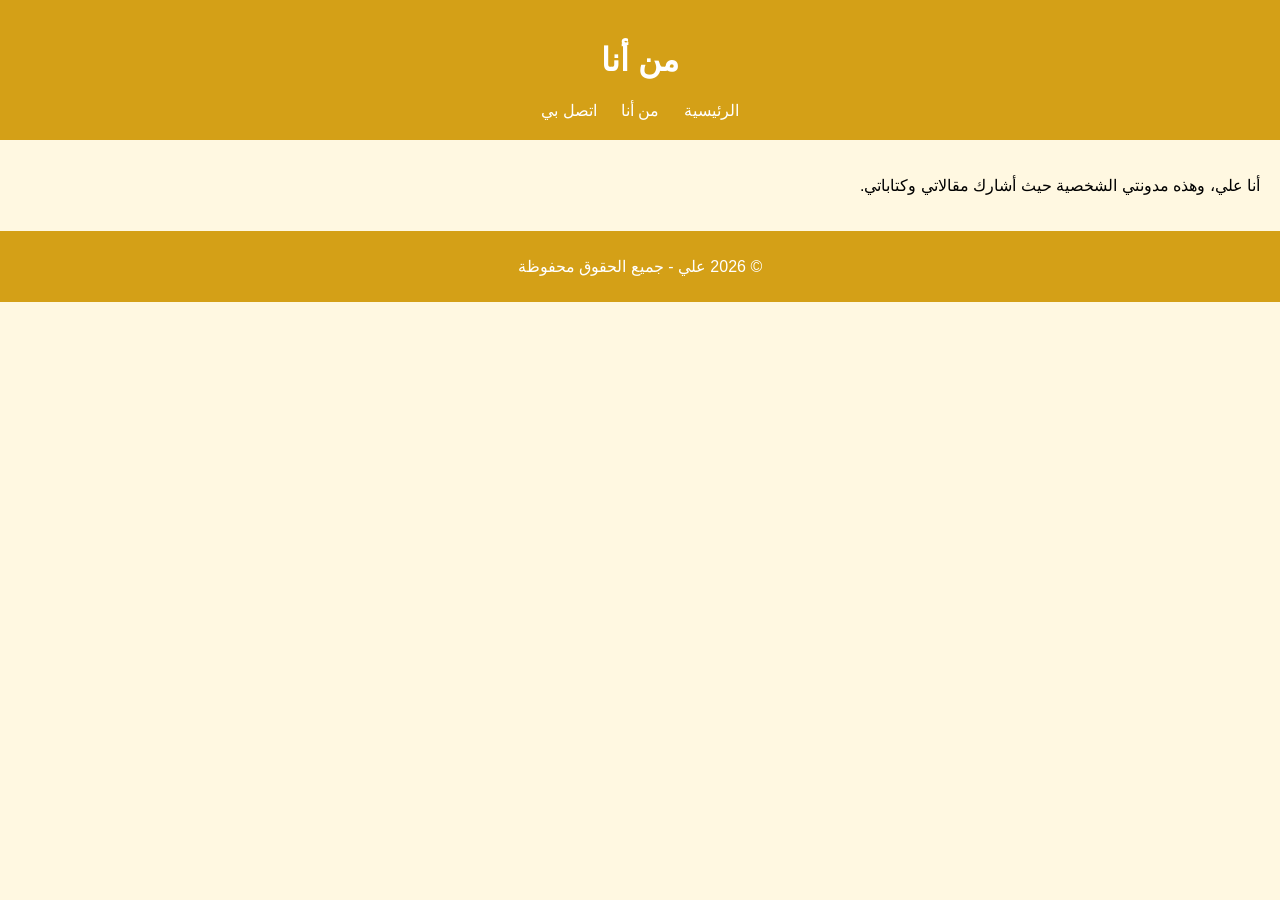
==== about.html @ 7a47a61f "Create about.html with personal introduction" ====
<!DOCTYPE html>
<html lang="ar">
<head>
  <meta charset="UTF-8">
  <title>من أنا</title>
  <link rel="stylesheet" href="style.css">
</head>
<body>
  <header>
    <h1>من أنا</h1>
    <nav>
      <a href="index.html">الرئيسية</a>
      <a href="about.html">من أنا</a>
      <a href="contact.html">اتصل بي</a>
    </nav>
  </header>

  <main>
    <p>أنا علي، وهذه مدونتي الشخصية حيث أشارك مقالاتي وكتاباتي.</p>
  </main>

  <footer>
    <p>© 2026 علي - جميع الحقوق محفوظة</p>
  </footer>
</body>
</html>
---- style.css ----
body {
  font-family: "Tahoma", Arial, sans-serif;
  background-color: #fff8e1; /* خلفية بلون خردلي فاتح */
  margin: 0;
  padding: 0;
  direction: rtl;
}

header {
  background-color: #d4a017; /* خردلي غامق */
  color: white;
  padding: 20px;
  text-align: center;
}

nav a {
  color: white;
  margin: 0 10px;
  text-decoration: none;
}

nav a:hover {
  text-decoration: underline;
}

main {
  padding: 20px;
}

article {
  background: #fff3cd; /* درجة خردلية أفتح */
  margin-bottom: 20px;
  padding: 15px;
  border-radius: 8px;
}

footer {
  background-color: #d4a017;
  color: white;
  text-align: center;
  padding: 10px;
}
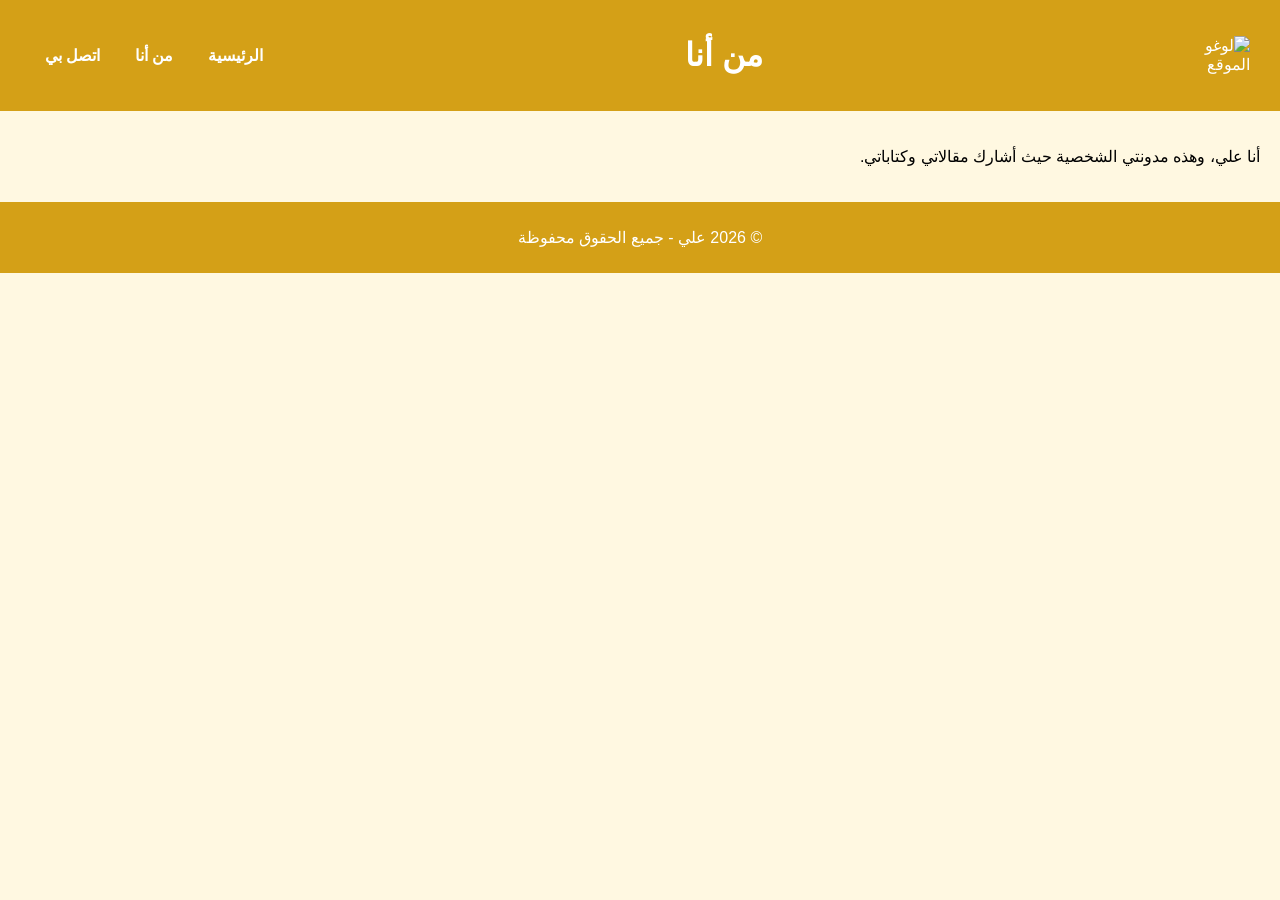
==== commit 06d598ef: "Add logo image to about.html Added logo image to the header section." ====
--- a/about.html
+++ b/about.html
@@ -7,6 +7,7 @@
 </head>
 <body>
   <header>
+    <img src="images/logo.svg" alt="لوغو الموقع" class="logo">
     <h1>من أنا</h1>
     <nav>
       <a href="index.html">الرئيسية</a>
--- a/style.css
+++ b/style.css
@@ -1,6 +1,6 @@
 body {
-  font-family: "Tahoma", Arial, sans-serif;
-  background-color: #fff8e1; /* خلفية بلون خردلي فاتح */
+  font-family: 'Cairo', sans-serif;
+  background-color: #fff8e1; /* خلفية خردلية فاتحة */
   margin: 0;
   padding: 0;
   direction: rtl;
@@ -9,14 +9,35 @@
 header {
   background-color: #d4a017; /* خردلي غامق */
   color: white;
-  padding: 20px;
-  text-align: center;
+  padding: 15px 30px;
+  display: flex;
+  justify-content: space-between;
+  align-items: center;
+}
+
+.logo {
+  width: 80px;
+  opacity: 0;
+  transform: translateY(-100px);
+  animation: slideDown 1.5s ease-out forwards;
+}
+
+@keyframes slideDown {
+  0% {
+    opacity: 0;
+    transform: translateY(-100px);
+  }
+  100% {
+    opacity: 1;
+    transform: translateY(0);
+  }
 }
 
 nav a {
   color: white;
-  margin: 0 10px;
+  margin: 0 15px;
   text-decoration: none;
+  font-weight: bold;
 }
 
 nav a:hover {
@@ -29,9 +50,11 @@
 
 article {
   background: #fff3cd; /* درجة خردلية أفتح */
-  margin-bottom: 20px;
-  padding: 15px;
-  border-radius: 8px;
+  margin: 20px auto;
+  padding: 20px;
+  border-radius: 10px;
+  max-width: 700px;
+  box-shadow: 0 2px 5px rgba(0,0,0,0.1);
 }
 
 footer {
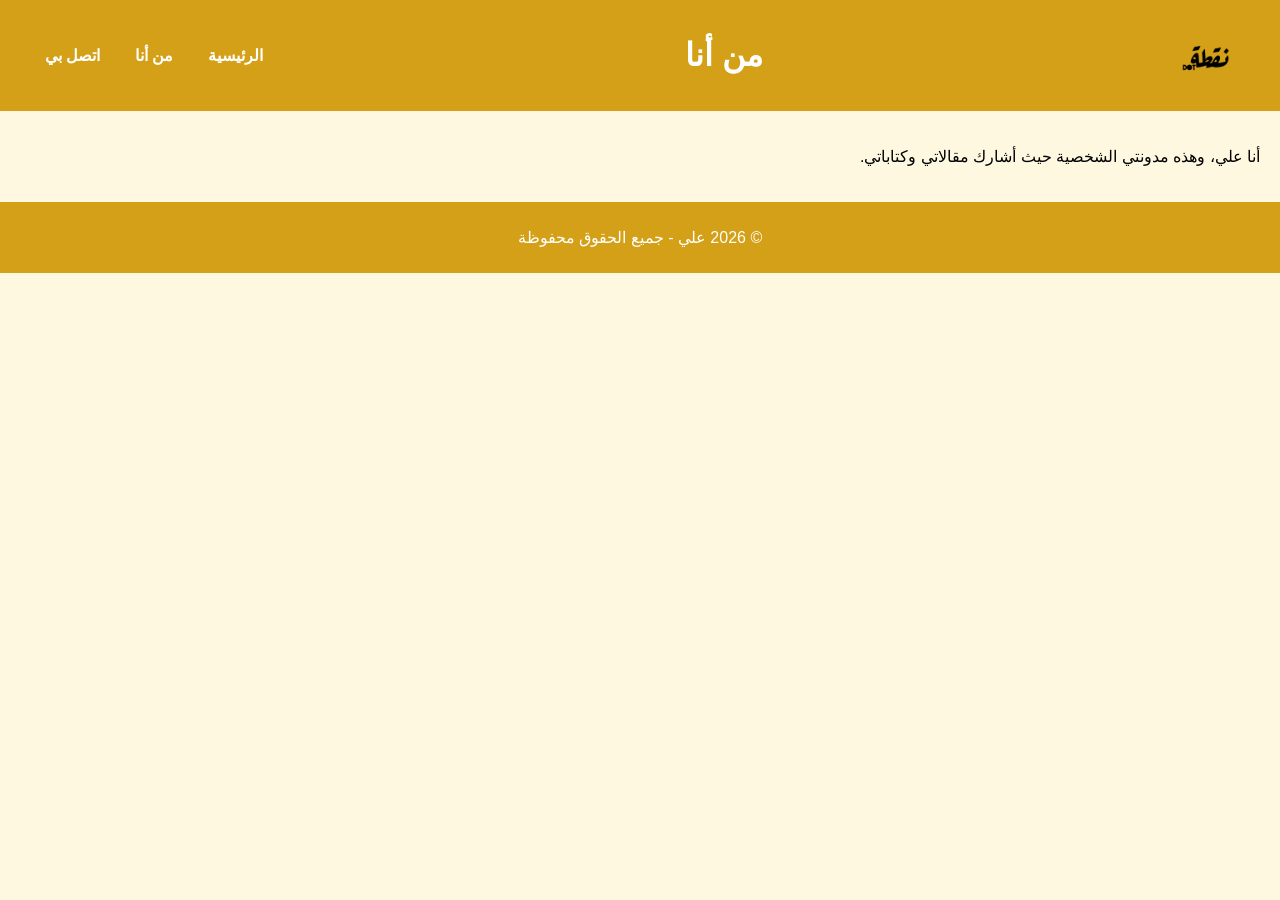
==== commit b517ad45: "Update about.html" ====
--- a/about.html
+++ b/about.html
@@ -7,7 +7,7 @@
 </head>
 <body>
   <header>
-    <img src="images/logo.svg" alt="لوغو الموقع" class="logo">
+    <img src="images/logo.png" alt="لوغو الموقع" class="logo">
     <h1>من أنا</h1>
     <nav>
       <a href="index.html">الرئيسية</a>
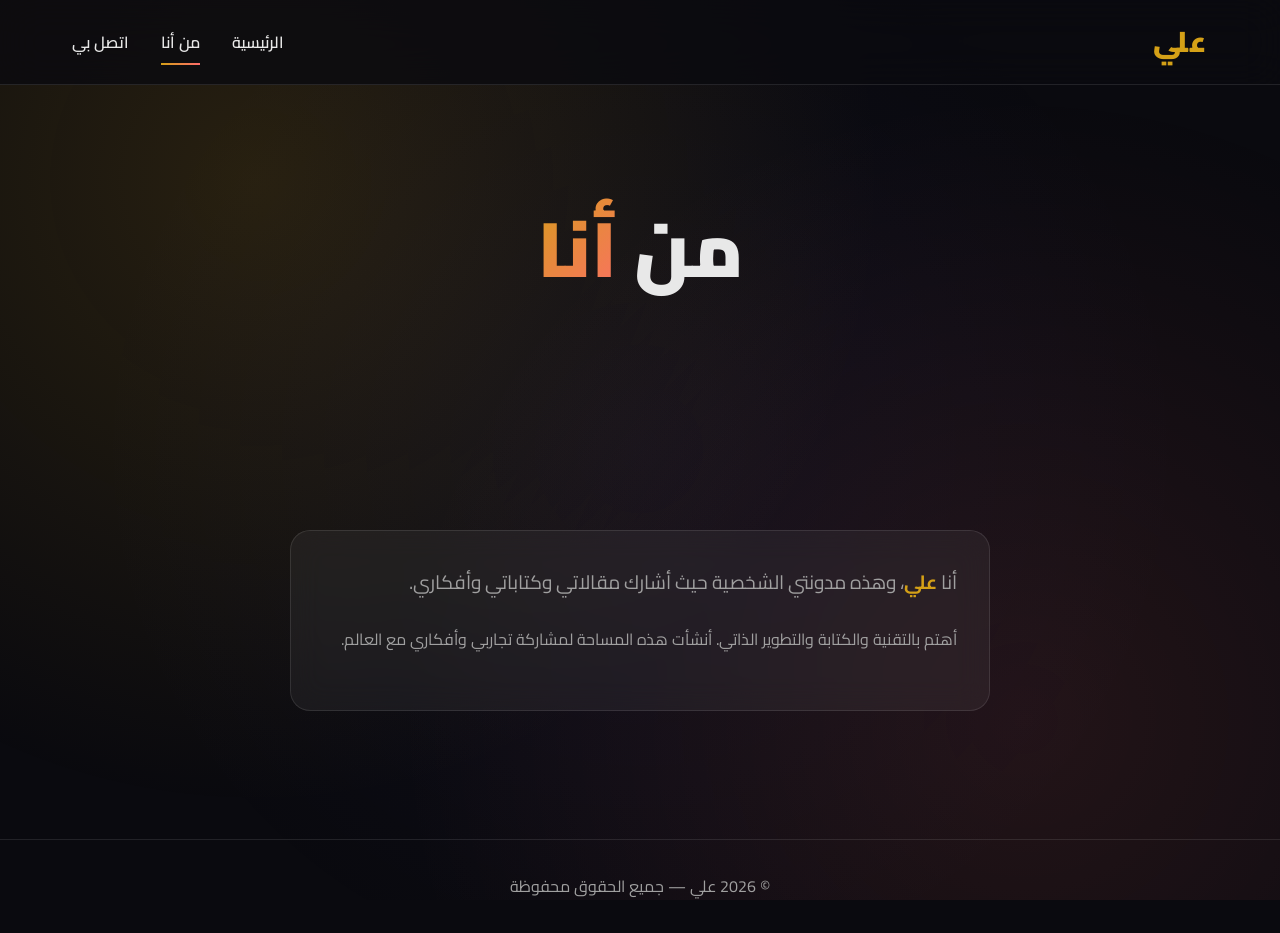
==== commit 4f289706: "Enhance about.html structure and styling" ====
--- a/about.html
+++ b/about.html
@@ -1,27 +1,47 @@
 <!DOCTYPE html>
-<html lang="ar">
+<html lang="ar" dir="rtl">
 <head>
-  <meta charset="UTF-8">
-  <title>من أنا</title>
-  <link rel="stylesheet" href="style.css">
+    <meta charset="UTF-8">
+    <meta name="viewport" content="width=device-width, initial-scale=1.0">
+    <title>من أنا | علي</title>
+    <link rel="stylesheet" href="style.css">
+    <link href="https://fonts.googleapis.com/css2?family=Cairo:wght@300;400;600;700;900&display=swap" rel="stylesheet">
 </head>
 <body>
-  <header>
-    <img src="images/logo.png" alt="لوغو الموقع" class="logo">
-    <h1>من أنا</h1>
-    <nav>
-      <a href="index.html">الرئيسية</a>
-      <a href="about.html">من أنا</a>
-      <a href="contact.html">اتصل بي</a>
+    <nav class="navbar">
+        <div class="nav-container">
+            <a href="index.html" class="logo-text">علي</a>
+            <ul class="nav-links">
+                <li><a href="index.html">الرئيسية</a></li>
+                <li><a href="about.html" class="active">من أنا</a></li>
+                <li><a href="contact.html">اتصل بي</a></li>
+            </ul>
+        </div>
     </nav>
-  </header>
 
-  <main>
-    <p>أنا علي، وهذه مدونتي الشخصية حيث أشارك مقالاتي وكتاباتي.</p>
-  </main>
+    <header class="hero" style="min-height: 50vh;">
+        <div class="hero-content">
+            <h1 class="hero-title">من <span class="gradient-text">أنا</span></h1>
+        </div>
+    </header>
 
-  <footer>
-    <p>© 2026 علي - جميع الحقوق محفوظة</p>
-  </footer>
+    <main class="articles-section">
+        <div class="article-card reveal" style="max-width: 700px; margin: 0 auto;">
+            <p style="font-size: 1.2rem; line-height: 2;">
+                أنا <strong style="color: var(--primary);">علي</strong>، وهذه مدونتي الشخصية 
+                حيث أشارك مقالاتي وكتاباتي وأفكاري.
+            </p>
+            <p style="margin-top: 1.5rem; color: var(--text-muted);">
+                أهتم بالتقنية والكتابة والتطوير الذاتي. أنشأت هذه المساحة 
+                لمشاركة تجاربي وأفكاري مع العالم.
+            </p>
+        </div>
+    </main>
+
+    <footer class="footer">
+        <p>© 2026 علي — جميع الحقوق محفوظة</p>
+    </footer>
+
+    <script src="script.js"></script>
 </body>
 </html>
--- a/style.css
+++ b/style.css
@@ -1,65 +1,388 @@
+/* ===== المتغيرات ===== */
+:root {
+    --primary: #d4a017;
+    --primary-dark: #b8860b;
+    --accent: #ff6b6b;
+    --bg: #0a0a0f;
+    --bg-card: rgba(255, 255, 255, 0.05);
+    --text: #e8e8e8;
+    --text-muted: #a0a0a0;
+    --glass-border: rgba(255, 255, 255, 0.1);
+    --transition: all 0.4s cubic-bezier(0.25, 0.46, 0.45, 0.94);
+}
+
+* {
+    margin: 0;
+    padding: 0;
+    box-sizing: border-box;
+}
+
 body {
-  font-family: 'Cairo', sans-serif;
-  background-color: #fff8e1; /* خلفية خردلية فاتحة */
-  margin: 0;
-  padding: 0;
-  direction: rtl;
-}
-
-header {
-  background-color: #d4a017; /* خردلي غامق */
-  color: white;
-  padding: 15px 30px;
-  display: flex;
-  justify-content: space-between;
-  align-items: center;
-}
-
-.logo {
-  width: 80px;
-  opacity: 0;
-  transform: translateY(-100px);
-  animation: slideDown 1.5s ease-out forwards;
-}
-
-@keyframes slideDown {
-  0% {
+    font-family: 'Cairo', sans-serif;
+    background: var(--bg);
+    color: var(--text);
+    direction: rtl;
+    line-height: 1.8;
+    overflow-x: hidden;
+}
+
+/* ===== خلفية متحركة ===== */
+body::before {
+    content: '';
+    position: fixed;
+    top: 0; left: 0;
+    width: 100%; height: 100%;
+    background: 
+        radial-gradient(circle at 20% 20%, rgba(212, 160, 23, 0.15) 0%, transparent 50%),
+        radial-gradient(circle at 80% 80%, rgba(255, 107, 107, 0.1) 0%, transparent 50%),
+        radial-gradient(circle at 50% 50%, rgba(100, 100, 255, 0.05) 0%, transparent 70%);
+    z-index: -1;
+    animation: bgShift 20s ease-in-out infinite alternate;
+}
+
+@keyframes bgShift {
+    0% { transform: scale(1) rotate(0deg); }
+    100% { transform: scale(1.2) rotate(5deg); }
+}
+
+/* ===== شريط التنقل ===== */
+.navbar {
+    position: fixed;
+    top: 0; left: 0;
+    width: 100%;
+    padding: 1rem 0;
+    background: rgba(10, 10, 15, 0.8);
+    backdrop-filter: blur(20px);
+    -webkit-backdrop-filter: blur(20px);
+    border-bottom: 1px solid var(--glass-border);
+    z-index: 1000;
+    transition: var(--transition);
+}
+
+.navbar.scrolled {
+    padding: 0.6rem 0;
+    background: rgba(10, 10, 15, 0.95);
+}
+
+.nav-container {
+    max-width: 1200px;
+    margin: 0 auto;
+    padding: 0 2rem;
+    display: flex;
+    justify-content: space-between;
+    align-items: center;
+}
+
+.logo-text {
+    font-size: 1.8rem;
+    font-weight: 900;
+    color: var(--primary);
+    text-decoration: none;
+    letter-spacing: 2px;
+}
+
+.nav-links {
+    display: flex;
+    gap: 2rem;
+    list-style: none;
+}
+
+.nav-links a {
+    color: var(--text);
+    text-decoration: none;
+    font-weight: 600;
+    position: relative;
+    padding: 0.5rem 0;
+    transition: var(--transition);
+}
+
+/* تأثير الخط السفلي المتحرك */
+.nav-links a::after {
+    content: '';
+    position: absolute;
+    bottom: 0;
+    right: 0;
+    width: 0;
+    height: 2px;
+    background: linear-gradient(90deg, var(--primary), var(--accent));
+    transition: width 0.3s ease;
+}
+
+.nav-links a:hover::after,
+.nav-links a.active::after {
+    width: 100%;
+}
+
+.nav-links a:hover {
+    color: var(--primary);
+}
+
+/* ===== القسم الرئيسي (Hero) ===== */
+.hero {
+    min-height: 100vh;
+    display: flex;
+    align-items: center;
+    justify-content: center;
+    position: relative;
+    overflow: hidden;
+    padding: 6rem 2rem 2rem;
+}
+
+.hero-content {
+    text-align: center;
+    z-index: 2;
+}
+
+.hero-title {
+    font-size: clamp(2.5rem, 6vw, 5rem);
+    font-weight: 900;
+    margin-bottom: 1rem;
+    animation: fadeInUp 1s ease-out;
+}
+
+.gradient-text {
+    background: linear-gradient(135deg, var(--primary), var(--accent), #a855f7);
+    background-size: 200% 200%;
+    -webkit-background-clip: text;
+    -webkit-text-fill-color: transparent;
+    background-clip: text;
+    animation: gradientMove 3s ease infinite;
+}
+
+@keyframes gradientMove {
+    0%, 100% { background-position: 0% 50%; }
+    50% { background-position: 100% 50%; }
+}
+
+.hero-subtitle {
+    font-size: 1.3rem;
+    color: var(--text-muted);
+    margin-bottom: 2rem;
+    animation: fadeInUp 1s ease-out 0.2s both;
+}
+
+.btn-primary {
+    display: inline-block;
+    padding: 1rem 2.5rem;
+    background: linear-gradient(135deg, var(--primary), var(--primary-dark));
+    color: #fff;
+    text-decoration: none;
+    border-radius: 50px;
+    font-weight: 700;
+    font-size: 1.1rem;
+    transition: var(--transition);
+    animation: fadeInUp 1s ease-out 0.4s both;
+    position: relative;
+    overflow: hidden;
+}
+
+.btn-primary::before {
+    content: '';
+    position: absolute;
+    top: 0; left: -100%;
+    width: 100%; height: 100%;
+    background: linear-gradient(90deg, transparent, rgba(255,255,255,0.3), transparent);
+    transition: left 0.5s ease;
+}
+
+.btn-primary:hover::before {
+    left: 100%;
+}
+
+.btn-primary:hover {
+    transform: translateY(-3px);
+    box-shadow: 0 15px 40px rgba(212, 160, 23, 0.4);
+}
+
+/* الأشكال العائمة */
+.hero-shapes {
+    position: absolute;
+    inset: 0;
+    pointer-events: none;
+}
+
+.shape {
+    position: absolute;
+    border-radius: 50%;
+    filter: blur(60px);
+    opacity: 0.4;
+}
+
+.shape-1 {
+    width: 400px; height: 400px;
+    background: var(--primary);
+    top: -100px; right: -100px;
+    animation: float 8s ease-in-out infinite;
+}
+
+.shape-2 {
+    width: 300px; height: 300px;
+    background: var(--accent);
+    bottom: -50px; left: -50px;
+    animation: float 10s ease-in-out infinite reverse;
+}
+
+.shape-3 {
+    width: 200px; height: 200px;
+    background: #a855f7;
+    top: 50%; left: 50%;
+    animation: float 12s ease-in-out infinite;
+}
+
+@keyframes float {
+    0%, 100% { transform: translate(0, 0) scale(1); }
+    33% { transform: translate(30px, -30px) scale(1.1); }
+    66% { transform: translate(-20px, 20px) scale(0.9); }
+}
+
+/* ===== قسم المقالات ===== */
+.articles-section {
+    max-width: 1200px;
+    margin: 0 auto;
+    padding: 5rem 2rem;
+}
+
+.section-title {
+    font-size: 2.5rem;
+    text-align: center;
+    margin-bottom: 3rem;
+    position: relative;
+    display: inline-block;
+    width: 100%;
+}
+
+.section-title::after {
+    content: '';
+    display: block;
+    width: 80px;
+    height: 4px;
+    background: linear-gradient(90deg, var(--primary), var(--accent));
+    margin: 1rem auto 0;
+    border-radius: 2px;
+}
+
+.articles-grid {
+    display: grid;
+    grid-template-columns: repeat(auto-fit, minmax(320px, 1fr));
+    gap: 2rem;
+}
+
+/* بطاقات المقالات بتأثير زجاجي */
+.article-card {
+    background: var(--bg-card);
+    backdrop-filter: blur(15px);
+    -webkit-backdrop-filter: blur(15px);
+    border: 1px solid var(--glass-border);
+    border-radius: 20px;
+    padding: 2rem;
+    transition: var(--transition);
+    position: relative;
+    overflow: hidden;
+}
+
+.article-card::before {
+    content: '';
+    position: absolute;
+    top: 0; left: 0;
+    width: 100%; height: 100%;
+    background: linear-gradient(135deg, rgba(212, 160, 23, 0.1), transparent);
     opacity: 0;
-    transform: translateY(-100px);
-  }
-  100% {
+    transition: opacity 0.4s ease;
+}
+
+.article-card:hover::before {
+    opacity: 1;
+}
+
+.article-card:hover {
+    transform: translateY(-10px) scale(1.02);
+    box-shadow: 0 25px 50px rgba(0, 0, 0, 0.5), 0 0 30px rgba(212, 160, 23, 0.15);
+    border-color: rgba(212, 160, 23, 0.3);
+}
+
+.card-date {
+    display: inline-block;
+    padding: 0.3rem 1rem;
+    background: rgba(212, 160, 23, 0.15);
+    color: var(--primary);
+    border-radius: 50px;
+    font-size: 0.85rem;
+    font-weight: 700;
+    margin-bottom: 1rem;
+}
+
+.article-card h3 {
+    font-size: 1.5rem;
+    margin-bottom: 0.8rem;
+    color: #fff;
+}
+
+.article-card p {
+    color: var(--text-muted);
+    margin-bottom: 1.5rem;
+}
+
+.card-link {
+    color: var(--primary);
+    text-decoration: none;
+    font-weight: 700;
+    transition: var(--transition);
+    display: inline-block;
+}
+
+.card-link:hover {
+    color: var(--accent);
+    transform: translateX(-5px);
+}
+
+/* ===== التذييل ===== */
+.footer {
+    text-align: center;
+    padding: 2rem;
+    border-top: 1px solid var(--glass-border);
+    color: var(--text-muted);
+    margin-top: 3rem;
+}
+
+/* ===== تأثيرات التمرير ===== */
+.reveal {
+    opacity: 0;
+    transform: translateY(40px);
+    transition: opacity 0.8s ease, transform 0.8s ease;
+}
+
+.reveal.active {
     opacity: 1;
     transform: translateY(0);
-  }
-}
-
-nav a {
-  color: white;
-  margin: 0 15px;
-  text-decoration: none;
-  font-weight: bold;
-}
-
-nav a:hover {
-  text-decoration: underline;
-}
-
-main {
-  padding: 20px;
-}
-
-article {
-  background: #fff3cd; /* درجة خردلية أفتح */
-  margin: 20px auto;
-  padding: 20px;
-  border-radius: 10px;
-  max-width: 700px;
-  box-shadow: 0 2px 5px rgba(0,0,0,0.1);
-}
-
-footer {
-  background-color: #d4a017;
-  color: white;
-  text-align: center;
-  padding: 10px;
-}
+}
+
+/* ===== الحركات ===== */
+@keyframes fadeInUp {
+    from {
+        opacity: 0;
+        transform: translateY(40px);
+    }
+    to {
+        opacity: 1;
+        transform: translateY(0);
+    }
+}
+
+/* ===== استجابة الشاشات ===== */
+@media (max-width: 768px) {
+    .nav-links {
+        gap: 1rem;
+    }
+    
+    .nav-links a {
+        font-size: 0.9rem;
+    }
+    
+    .hero-title {
+        font-size: 2.2rem;
+    }
+    
+    .articles-grid {
+        grid-template-columns: 1fr;
+    }
+}
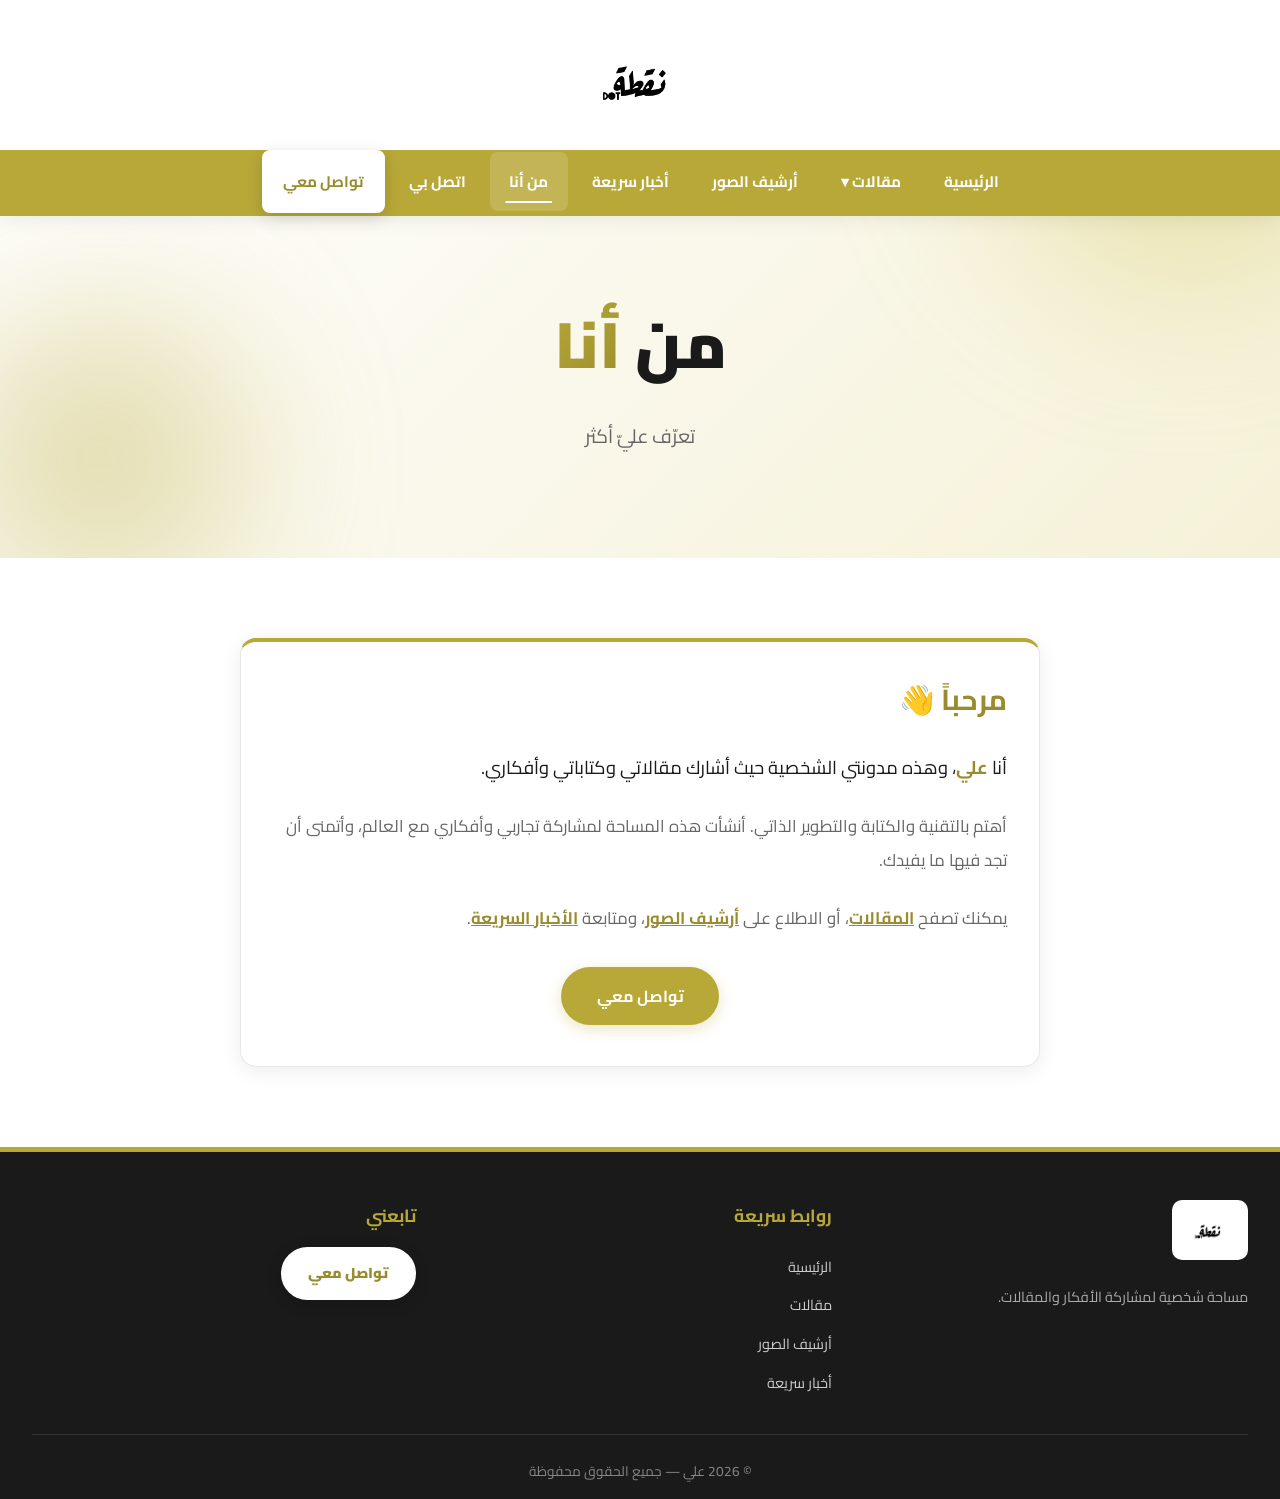
==== commit 05b7e182: "Refactor about.html for improved layout and navigation Updated the navigation structure and improved" ====
--- a/about.html
+++ b/about.html
@@ -8,38 +8,95 @@
     <link href="https://fonts.googleapis.com/css2?family=Cairo:wght@300;400;600;700;900&display=swap" rel="stylesheet">
 </head>
 <body>
-    <nav class="navbar">
-        <div class="nav-container">
-            <a href="index.html" class="logo-text">علي</a>
-            <ul class="nav-links">
-                <li><a href="index.html">الرئيسية</a></li>
-                <li><a href="about.html" class="active">من أنا</a></li>
-                <li><a href="contact.html">اتصل بي</a></li>
-            </ul>
+
+    <div class="header-top" id="headerTop">
+        <div class="logo-section">
+            <a href="index.html" class="logo-link">
+                <img src="images/logo.png" alt="علي" class="logo-img">
+            </a>
         </div>
-    </nav>
+        <nav class="navbar">
+            <div class="nav-container">
+                <ul class="nav-links">
+                    <li><a href="index.html">الرئيسية</a></li>
+                    <li class="dropdown">
+                        <a href="articles.html">مقالات ▾</a>
+                        <ul class="dropdown-menu">
+                            <li><a href="articles.html#scientific">مقالات علمية</a></li>
+                            <li><a href="articles.html#political">مقالات سياسية</a></li>
+                            <li><a href="articles.html#art">مقالات فنية</a></li>
+                            <li><a href="articles.html#sports">مقالات رياضية</a></li>
+                            <li><a href="articles.html#history">مقالات تأريخية</a></li>
+                        </ul>
+                    </li>
+                    <li><a href="gallery.html">أرشيف الصور</a></li>
+                    <li><a href="news.html">أخبار سريعة</a></li>
+                    <li><a href="about.html" class="active">من أنا</a></li>
+                    <li><a href="contact.html">اتصل بي</a></li>
+                    <li>
+                        <a href="https://www.facebook.com/share/1KAexjGzm2/" 
+                           target="_blank" 
+                           class="btn-facebook">تواصل معي</a>
+                    </li>
+                </ul>
+            </div>
+        </nav>
+    </div>
 
-    <header class="hero" style="min-height: 50vh;">
+    <header class="hero" style="min-height: 55vh;">
         <div class="hero-content">
             <h1 class="hero-title">من <span class="gradient-text">أنا</span></h1>
+            <p class="hero-subtitle">تعرّف عليّ أكثر</p>
+        </div>
+        <div class="hero-shapes">
+            <div class="shape shape-1"></div>
+            <div class="shape shape-2"></div>
         </div>
     </header>
 
-    <main class="articles-section">
-        <div class="article-card reveal" style="max-width: 700px; margin: 0 auto;">
-            <p style="font-size: 1.2rem; line-height: 2;">
-                أنا <strong style="color: var(--primary);">علي</strong>، وهذه مدونتي الشخصية 
+    <main class="section">
+        <div class="article-card reveal" style="max-width: 800px; margin: 0 auto;">
+            <h2 style="color: var(--primary-dark); margin-bottom: 1.5rem; font-size: 1.8rem;">مرحباً 👋</h2>
+            <p style="font-size: 1.15rem; line-height: 2; color: var(--text);">
+                أنا <strong style="color: var(--primary-dark);">علي</strong>، وهذه مدونتي الشخصية 
                 حيث أشارك مقالاتي وكتاباتي وأفكاري.
             </p>
-            <p style="margin-top: 1.5rem; color: var(--text-muted);">
+            <p style="margin-top: 1.5rem; font-size: 1.05rem; color: var(--text-muted); line-height: 2;">
                 أهتم بالتقنية والكتابة والتطوير الذاتي. أنشأت هذه المساحة 
-                لمشاركة تجاربي وأفكاري مع العالم.
+                لمشاركة تجاربي وأفكاري مع العالم، وأتمنى أن تجد فيها ما يفيدك.
             </p>
+            <p style="margin-top: 1.5rem; font-size: 1.05rem; color: var(--text-muted); line-height: 2;">
+                يمكنك تصفح <a href="articles.html" style="color: var(--primary-dark); font-weight: 700;">المقالات</a>، 
+                أو الاطلاع على <a href="gallery.html" style="color: var(--primary-dark); font-weight: 700;">أرشيف الصور</a>، 
+                ومتابعة <a href="news.html" style="color: var(--primary-dark); font-weight: 700;">الأخبار السريعة</a>.
+            </p>
+            <div style="margin-top: 2rem; text-align: center;">
+                <a href="https://www.facebook.com/share/1KAexjGzm2/" target="_blank" class="btn-primary">تواصل معي</a>
+            </div>
         </div>
     </main>
 
     <footer class="footer">
-        <p>© 2026 علي — جميع الحقوق محفوظة</p>
+        <div class="footer-content">
+            <div class="footer-brand">
+                <img src="images/logo.png" alt="علي" class="footer-logo">
+                <p>مساحة شخصية لمشاركة الأفكار والمقالات.</p>
+            </div>
+            <div class="footer-links">
+                <h4>روابط سريعة</h4>
+                <a href="index.html">الرئيسية</a>
+                <a href="articles.html">مقالات</a>
+                <a href="gallery.html">أرشيف الصور</a>
+                <a href="news.html">أخبار سريعة</a>
+            </div>
+            <div class="footer-social">
+                <h4>تابعني</h4>
+                <a href="https://www.facebook.com/share/1KAexjGzm2/" target="_blank" class="btn-facebook">تواصل معي</a>
+            </div>
+        </div>
+        <div class="footer-bottom">
+            <p>© 2026 علي — جميع الحقوق محفوظة</p>
+        </div>
     </footer>
 
     <script src="script.js"></script>
--- a/style.css
+++ b/style.css
@@ -1,20 +1,27 @@
 /* ===== المتغيرات ===== */
 :root {
-    --primary: #d4a017;
-    --primary-dark: #b8860b;
-    --accent: #ff6b6b;
-    --bg: #0a0a0f;
-    --bg-card: rgba(255, 255, 255, 0.05);
-    --text: #e8e8e8;
-    --text-muted: #a0a0a0;
-    --glass-border: rgba(255, 255, 255, 0.1);
-    --transition: all 0.4s cubic-bezier(0.25, 0.46, 0.45, 0.94);
+    --primary: #b8a838;
+    --primary-dark: #9a8c2e;
+    --primary-light: #d4c65a;
+    --primary-soft: #f5f1d8;
+    --bg: #ffffff;
+    --bg-alt: #fafafa;
+    --text: #1a1a1a;
+    --text-muted: #666666;
+    --border: #e8e8e8;
+    --shadow: rgba(0, 0, 0, 0.08);
+    --shadow-lg: rgba(0, 0, 0, 0.15);
+    --transition: all 0.35s cubic-bezier(0.25, 0.46, 0.45, 0.94);
 }
 
 * {
     margin: 0;
     padding: 0;
     box-sizing: border-box;
+}
+
+html {
+    scroll-behavior: smooth;
 }
 
 body {
@@ -26,98 +33,193 @@
     overflow-x: hidden;
 }
 
-/* ===== خلفية متحركة ===== */
-body::before {
-    content: '';
-    position: fixed;
-    top: 0; left: 0;
-    width: 100%; height: 100%;
-    background: 
-        radial-gradient(circle at 20% 20%, rgba(212, 160, 23, 0.15) 0%, transparent 50%),
-        radial-gradient(circle at 80% 80%, rgba(255, 107, 107, 0.1) 0%, transparent 50%),
-        radial-gradient(circle at 50% 50%, rgba(100, 100, 255, 0.05) 0%, transparent 70%);
-    z-index: -1;
-    animation: bgShift 20s ease-in-out infinite alternate;
-}
-
-@keyframes bgShift {
-    0% { transform: scale(1) rotate(0deg); }
-    100% { transform: scale(1.2) rotate(5deg); }
-}
-
-/* ===== شريط التنقل ===== */
-.navbar {
+/* ===== الهيدر (اللوغو الكبير) ===== */
+.header-top {
     position: fixed;
     top: 0; left: 0;
     width: 100%;
-    padding: 1rem 0;
-    background: rgba(10, 10, 15, 0.8);
-    backdrop-filter: blur(20px);
-    -webkit-backdrop-filter: blur(20px);
-    border-bottom: 1px solid var(--glass-border);
+    background: #ffffff;
+    border-bottom: 3px solid var(--primary);
     z-index: 1000;
     transition: var(--transition);
-}
-
-.navbar.scrolled {
-    padding: 0.6rem 0;
-    background: rgba(10, 10, 15, 0.95);
+    box-shadow: 0 2px 20px var(--shadow);
+}
+
+.logo-section {
+    display: flex;
+    justify-content: center;
+    align-items: center;
+    padding: 1.5rem 2rem 1rem;
+    transition: var(--transition);
+    background: #ffffff;
+}
+
+.logo-link {
+    display: inline-block;
+    transition: var(--transition);
+}
+
+.logo-img {
+    height: 110px;
+    width: auto;
+    max-width: 90vw;
+    object-fit: contain;
+    transition: var(--transition);
+    display: block;
+}
+
+.logo-link:hover .logo-img {
+    transform: scale(1.05);
+}
+
+.header-top.scrolled .logo-section {
+    padding: 0.6rem 2rem;
+}
+
+.header-top.scrolled .logo-img {
+    height: 60px;
+}
+
+/* ===== شريط الخيارات ===== */
+.navbar {
+    background: var(--primary);
+    transition: var(--transition);
 }
 
 .nav-container {
-    max-width: 1200px;
+    max-width: 1400px;
     margin: 0 auto;
     padding: 0 2rem;
     display: flex;
-    justify-content: space-between;
+    justify-content: center;
     align-items: center;
-}
-
-.logo-text {
-    font-size: 1.8rem;
-    font-weight: 900;
-    color: var(--primary);
-    text-decoration: none;
-    letter-spacing: 2px;
+    gap: 1rem;
+    flex-wrap: wrap;
 }
 
 .nav-links {
     display: flex;
-    gap: 2rem;
+    gap: 0.3rem;
     list-style: none;
+    align-items: center;
+    flex-wrap: wrap;
+    justify-content: center;
 }
 
 .nav-links a {
-    color: var(--text);
+    color: #ffffff;
     text-decoration: none;
-    font-weight: 600;
+    font-weight: 700;
+    font-size: 0.95rem;
+    padding: 1rem 1.2rem;
+    display: block;
     position: relative;
-    padding: 0.5rem 0;
-    transition: var(--transition);
-}
-
-/* تأثير الخط السفلي المتحرك */
+    transition: var(--transition);
+    border-radius: 8px;
+}
+
 .nav-links a::after {
     content: '';
     position: absolute;
-    bottom: 0;
-    right: 0;
+    bottom: 8px;
+    right: 50%;
+    transform: translateX(50%);
     width: 0;
     height: 2px;
-    background: linear-gradient(90deg, var(--primary), var(--accent));
+    background: #ffffff;
     transition: width 0.3s ease;
+    border-radius: 2px;
 }
 
 .nav-links a:hover::after,
 .nav-links a.active::after {
-    width: 100%;
-}
-
-.nav-links a:hover {
-    color: var(--primary);
-}
-
-/* ===== القسم الرئيسي (Hero) ===== */
+    width: 60%;
+}
+
+.nav-links a:hover,
+.nav-links a.active {
+    background: rgba(255, 255, 255, 0.15);
+    color: #ffffff;
+}
+
+/* القائمة المنسدلة */
+.dropdown {
+    position: relative;
+}
+
+.dropdown-menu {
+    position: absolute;
+    top: 100%;
+    right: 50%;
+    transform: translateX(50%) translateY(10px);
+    min-width: 220px;
+    background: #ffffff;
+    border: 2px solid var(--primary);
+    border-radius: 12px;
+    box-shadow: 0 10px 30px var(--shadow-lg);
+    list-style: none;
+    padding: 0.5rem;
+    opacity: 0;
+    visibility: hidden;
+    transition: var(--transition);
+    z-index: 100;
+    margin-top: 0.5rem;
+}
+
+.dropdown:hover .dropdown-menu {
+    opacity: 1;
+    visibility: visible;
+    transform: translateX(50%) translateY(0);
+}
+
+.dropdown-menu li a {
+    display: block;
+    padding: 0.7rem 1rem;
+    border-radius: 8px;
+    font-size: 0.9rem;
+    color: var(--text);
+    text-align: center;
+}
+
+.dropdown-menu li a::after {
+    display: none;
+}
+
+.dropdown-menu li a:hover {
+    background: var(--primary-soft);
+    color: var(--primary-dark);
+    transform: none;
+}
+
+/* زر تواصل معي */
+.btn-facebook {
+    display: inline-block;
+    padding: 0.7rem 1.6rem;
+    background: #ffffff;
+    color: var(--primary-dark) !important;
+    text-decoration: none;
+    border-radius: 50px;
+    font-weight: 900;
+    font-size: 0.9rem;
+    transition: var(--transition);
+    white-space: nowrap;
+    box-shadow: 0 4px 15px rgba(0, 0, 0, 0.15);
+    border: 2px solid #ffffff;
+}
+
+.btn-facebook:hover {
+    background: var(--primary-dark);
+    color: #ffffff !important;
+    transform: translateY(-2px);
+    box-shadow: 0 8px 25px rgba(0, 0, 0, 0.3);
+    border-color: var(--primary-dark);
+}
+
+.btn-facebook::after {
+    display: none !important;
+}
+
+/* ===== القسم الرئيسي ===== */
 .hero {
     min-height: 100vh;
     display: flex;
@@ -125,23 +227,26 @@
     justify-content: center;
     position: relative;
     overflow: hidden;
-    padding: 6rem 2rem 2rem;
+    padding: 18rem 2rem 4rem;
+    background: linear-gradient(135deg, #ffffff 0%, var(--primary-soft) 100%);
 }
 
 .hero-content {
     text-align: center;
     z-index: 2;
+    max-width: 800px;
 }
 
 .hero-title {
-    font-size: clamp(2.5rem, 6vw, 5rem);
+    font-size: clamp(2.2rem, 5vw, 4rem);
     font-weight: 900;
     margin-bottom: 1rem;
     animation: fadeInUp 1s ease-out;
+    color: var(--text);
 }
 
 .gradient-text {
-    background: linear-gradient(135deg, var(--primary), var(--accent), #a855f7);
+    background: linear-gradient(135deg, var(--primary), var(--primary-dark), var(--primary-light));
     background-size: 200% 200%;
     -webkit-background-clip: text;
     -webkit-text-fill-color: transparent;
@@ -155,25 +260,33 @@
 }
 
 .hero-subtitle {
-    font-size: 1.3rem;
+    font-size: 1.2rem;
     color: var(--text-muted);
-    margin-bottom: 2rem;
+    margin-bottom: 2.5rem;
     animation: fadeInUp 1s ease-out 0.2s both;
+}
+
+.hero-buttons {
+    display: flex;
+    gap: 1rem;
+    justify-content: center;
+    flex-wrap: wrap;
+    animation: fadeInUp 1s ease-out 0.4s both;
 }
 
 .btn-primary {
     display: inline-block;
-    padding: 1rem 2.5rem;
-    background: linear-gradient(135deg, var(--primary), var(--primary-dark));
+    padding: 0.9rem 2.2rem;
+    background: var(--primary);
     color: #fff;
     text-decoration: none;
     border-radius: 50px;
     font-weight: 700;
-    font-size: 1.1rem;
-    transition: var(--transition);
-    animation: fadeInUp 1s ease-out 0.4s both;
+    font-size: 1rem;
+    transition: var(--transition);
     position: relative;
     overflow: hidden;
+    box-shadow: 0 4px 15px rgba(184, 168, 56, 0.3);
 }
 
 .btn-primary::before {
@@ -181,8 +294,8 @@
     position: absolute;
     top: 0; left: -100%;
     width: 100%; height: 100%;
-    background: linear-gradient(90deg, transparent, rgba(255,255,255,0.3), transparent);
-    transition: left 0.5s ease;
+    background: linear-gradient(90deg, transparent, rgba(255,255,255,0.4), transparent);
+    transition: left 0.6s ease;
 }
 
 .btn-primary:hover::before {
@@ -190,41 +303,62 @@
 }
 
 .btn-primary:hover {
+    background: var(--primary-dark);
     transform: translateY(-3px);
-    box-shadow: 0 15px 40px rgba(212, 160, 23, 0.4);
-}
-
-/* الأشكال العائمة */
+    box-shadow: 0 12px 30px rgba(184, 168, 56, 0.5);
+}
+
+.btn-outline {
+    display: inline-block;
+    padding: 0.9rem 2.2rem;
+    background: transparent;
+    color: var(--primary-dark);
+    text-decoration: none;
+    border: 2px solid var(--primary);
+    border-radius: 50px;
+    font-weight: 700;
+    font-size: 1rem;
+    transition: var(--transition);
+}
+
+.btn-outline:hover {
+    background: var(--primary);
+    color: #fff;
+    transform: translateY(-3px);
+    box-shadow: 0 12px 30px rgba(184, 168, 56, 0.4);
+}
+
 .hero-shapes {
     position: absolute;
     inset: 0;
     pointer-events: none;
+    overflow: hidden;
 }
 
 .shape {
     position: absolute;
     border-radius: 50%;
-    filter: blur(60px);
-    opacity: 0.4;
+    filter: blur(80px);
+    opacity: 0.35;
 }
 
 .shape-1 {
     width: 400px; height: 400px;
-    background: var(--primary);
+    background: var(--primary-light);
     top: -100px; right: -100px;
     animation: float 8s ease-in-out infinite;
 }
 
 .shape-2 {
     width: 300px; height: 300px;
-    background: var(--accent);
+    background: var(--primary);
     bottom: -50px; left: -50px;
     animation: float 10s ease-in-out infinite reverse;
 }
 
 .shape-3 {
-    width: 200px; height: 200px;
-    background: #a855f7;
+    width: 250px; height: 250px;
+    background: var(--primary-light);
     top: 50%; left: 50%;
     animation: float 12s ease-in-out infinite;
 }
@@ -235,86 +369,88 @@
     66% { transform: translate(-20px, 20px) scale(0.9); }
 }
 
-/* ===== قسم المقالات ===== */
-.articles-section {
-    max-width: 1200px;
+/* ===== الأقسام العامة ===== */
+.section {
+    max-width: 1300px;
     margin: 0 auto;
     padding: 5rem 2rem;
 }
 
+.section-alt {
+    background: var(--bg-alt);
+    max-width: 100%;
+    padding: 5rem 2rem;
+}
+
+.section-alt > * {
+    max-width: 1300px;
+    margin-left: auto;
+    margin-right: auto;
+}
+
 .section-title {
-    font-size: 2.5rem;
+    font-size: 2.3rem;
     text-align: center;
     margin-bottom: 3rem;
     position: relative;
-    display: inline-block;
-    width: 100%;
+    color: var(--text);
+    font-weight: 900;
 }
 
 .section-title::after {
     content: '';
     display: block;
     width: 80px;
-    height: 4px;
-    background: linear-gradient(90deg, var(--primary), var(--accent));
+    height: 5px;
+    background: var(--primary);
     margin: 1rem auto 0;
-    border-radius: 2px;
-}
-
+    border-radius: 3px;
+}
+
+/* ===== بطاقات المقالات ===== */
 .articles-grid {
     display: grid;
     grid-template-columns: repeat(auto-fit, minmax(320px, 1fr));
     gap: 2rem;
-}
-
-/* بطاقات المقالات بتأثير زجاجي */
+    max-width: 1300px;
+    margin: 0 auto;
+}
+
 .article-card {
-    background: var(--bg-card);
-    backdrop-filter: blur(15px);
-    -webkit-backdrop-filter: blur(15px);
-    border: 1px solid var(--glass-border);
-    border-radius: 20px;
+    background: #fff;
+    border: 1px solid var(--border);
+    border-radius: 16px;
     padding: 2rem;
     transition: var(--transition);
     position: relative;
     overflow: hidden;
-}
-
-.article-card::before {
-    content: '';
-    position: absolute;
-    top: 0; left: 0;
-    width: 100%; height: 100%;
-    background: linear-gradient(135deg, rgba(212, 160, 23, 0.1), transparent);
-    opacity: 0;
-    transition: opacity 0.4s ease;
-}
-
-.article-card:hover::before {
-    opacity: 1;
+    border-top: 4px solid var(--primary);
+    box-shadow: 0 4px 20px var(--shadow);
 }
 
 .article-card:hover {
-    transform: translateY(-10px) scale(1.02);
-    box-shadow: 0 25px 50px rgba(0, 0, 0, 0.5), 0 0 30px rgba(212, 160, 23, 0.15);
-    border-color: rgba(212, 160, 23, 0.3);
-}
-
-.card-date {
+    transform: translateY(-8px);
+    box-shadow: 0 20px 40px rgba(184, 168, 56, 0.2);
+    border-top-color: var(--primary-dark);
+}
+
+.card-tag {
     display: inline-block;
-    padding: 0.3rem 1rem;
-    background: rgba(212, 160, 23, 0.15);
-    color: var(--primary);
+    padding: 0.3rem 0.9rem;
+    background: var(--primary-soft);
+    color: var(--primary-dark);
     border-radius: 50px;
-    font-size: 0.85rem;
+    font-size: 0.8rem;
     font-weight: 700;
     margin-bottom: 1rem;
+    border: 1px solid var(--primary-light);
 }
 
 .article-card h3 {
-    font-size: 1.5rem;
+    font-size: 1.4rem;
     margin-bottom: 0.8rem;
-    color: #fff;
+    color: var(--text);
+    font-weight: 700;
 }
 
 .article-card p {
@@ -323,7 +459,7 @@
 }
 
 .card-link {
-    color: var(--primary);
+    color: var(--primary-dark);
     text-decoration: none;
     font-weight: 700;
     transition: var(--transition);
@@ -331,17 +467,193 @@
 }
 
 .card-link:hover {
-    color: var(--accent);
+    color: var(--primary);
     transform: translateX(-5px);
+}
+
+/* ===== شريط التصنيفات ===== */
+.category-bar {
+    display: flex;
+    justify-content: center;
+    gap: 1rem;
+    flex-wrap: wrap;
+    padding: 1.5rem 2rem;
+    background: var(--primary-soft);
+    border-bottom: 2px solid var(--primary);
+    position: sticky;
+    top: 0;
+    z-index: 100;
+}
+
+.category-btn {
+    padding: 0.6rem 1.5rem;
+    background: #fff;
+    color: var(--primary-dark);
+    text-decoration: none;
+    border-radius: 50px;
+    font-weight: 700;
+    font-size: 0.9rem;
+    border: 2px solid var(--primary);
+    transition: var(--transition);
+}
+
+.category-btn:hover {
+    background: var(--primary);
+    color: #fff;
+    transform: translateY(-2px);
+    box-shadow: 0 8px 20px rgba(184, 168, 56, 0.4);
+}
+
+/* ===== الأخبار السريعة ===== */
+.news-ticker {
+    max-width: 1000px;
+    margin: 0 auto;
+    background: #fff;
+    border: 2px solid var(--primary);
+    border-radius: 16px;
+    padding: 1.5rem 2rem;
+    overflow: hidden;
+    position: relative;
+    box-shadow: 0 8px 30px var(--shadow);
+}
+
+.news-ticker-content {
+    display: flex;
+    flex-direction: column;
+    gap: 1rem;
+}
+
+.news-item {
+    padding: 0.8rem 1.2rem;
+    background: var(--primary-soft);
+    border-right: 4px solid var(--primary);
+    border-radius: 8px;
+    font-weight: 600;
+    color: var(--text);
+    transition: var(--transition);
+}
+
+.news-item:hover {
+    background: var(--primary-light);
+    transform: translateX(-5px);
+}
+
+/* ===== معرض الصور ===== */
+.gallery-grid {
+    display: grid;
+    grid-template-columns: repeat(auto-fill, minmax(250px, 1fr));
+    gap: 1.5rem;
+    max-width: 1300px;
+    margin: 0 auto;
+}
+
+.gallery-item {
+    position: relative;
+    border-radius: 16px;
+    overflow: hidden;
+    aspect-ratio: 1;
+    cursor: pointer;
+    box-shadow: 0 4px 20px var(--shadow);
+    transition: var(--transition);
+    border: 3px solid var(--primary-soft);
+    background: var(--primary-soft);
+}
+
+.gallery-item:hover {
+    transform: scale(1.03);
+    box-shadow: 0 20px 40px rgba(184, 168, 56, 0.3);
+    border-color: var(--primary);
+}
+
+.gallery-item img {
+    width: 100%;
+    height: 100%;
+    object-fit: cover;
+    transition: var(--transition);
+    display: block;
+}
+
+.gallery-item:hover img {
+    transform: scale(1.1);
+}
+
+.gallery-overlay {
+    position: absolute;
+    inset: 0;
+    background: linear-gradient(to top, rgba(0,0,0,0.7), transparent);
+    display: flex;
+    align-items: flex-end;
+    padding: 1.5rem;
+    opacity: 0;
+    transition: var(--transition);
+}
+
+.gallery-item:hover .gallery-overlay {
+    opacity: 1;
+}
+
+.gallery-overlay span {
+    color: #fff;
+    font-weight: 700;
 }
 
 /* ===== التذييل ===== */
 .footer {
+    background: #1a1a1a;
+    color: #fff;
+    padding: 3rem 2rem 1rem;
+    border-top: 5px solid var(--primary);
+}
+
+.footer-content {
+    max-width: 1300px;
+    margin: 0 auto;
+    display: grid;
+    grid-template-columns: repeat(auto-fit, minmax(250px, 1fr));
+    gap: 2rem;
+    padding-bottom: 2rem;
+    border-bottom: 1px solid #333;
+}
+
+.footer-brand p {
+    color: #aaa;
+    margin-top: 1rem;
+    font-size: 0.9rem;
+}
+
+.footer-logo {
+    height: 60px;
+    width: auto;
+    background: #fff;
+    padding: 0.5rem 1rem;
+    border-radius: 10px;
+}
+
+.footer h4 {
+    color: var(--primary);
+    margin-bottom: 1rem;
+    font-size: 1.1rem;
+}
+
+.footer-links a {
+    display: block;
+    color: #ccc;
+    text-decoration: none;
+    padding: 0.4rem 0;
+    transition: var(--transition);
+    font-size: 0.9rem;
+}
+
+.footer-links a:hover {
+    color: var(--primary);
+    transform: translateX(-5px);
+}
+
+.footer-bottom {
     text-align: center;
-    padding: 2rem;
-    border-top: 1px solid var(--glass-border);
-    color: var(--text-muted);
-    margin-top: 3rem;
+    padding-top: 1.5rem;
+    color: #888;
+    font-size: 0.85rem;
 }
 
 /* ===== تأثيرات التمرير ===== */
@@ -356,7 +668,6 @@
     transform: translateY(0);
 }
 
-/* ===== الحركات ===== */
 @keyframes fadeInUp {
     from {
         opacity: 0;
@@ -369,20 +680,90 @@
 }
 
 /* ===== استجابة الشاشات ===== */
+@media (max-width: 1024px) {
+    .nav-container {
+        padding: 0 1rem;
+    }
+    .nav-links {
+        gap: 0.2rem;
+    }
+    .nav-links a {
+        font-size: 0.85rem;
+        padding: 0.9rem 0.9rem;
+    }
+}
+
 @media (max-width: 768px) {
+    .logo-section {
+        padding: 1rem 1rem 0.5rem;
+    }
+    
+    .logo-img {
+        height: 70px;
+    }
+    
+    .header-top.scrolled .logo-img {
+        height: 50px;
+    }
+    
+    .nav-container {
+        padding: 0 0.5rem;
+        gap: 0.5rem;
+    }
+    
     .nav-links {
-        gap: 1rem;
+        gap: 0.2rem;
     }
     
     .nav-links a {
-        font-size: 0.9rem;
+        padding: 0.7rem 0.8rem;
+        font-size: 0.8rem;
+    }
+    
+    .btn-facebook {
+        padding: 0.5rem 1rem;
+        font-size: 0.8rem;
+    }
+    
+    .hero {
+        padding: 13rem 1.5rem 3rem;
     }
     
     .hero-title {
-        font-size: 2.2rem;
+        font-size: 2rem;
     }
     
     .articles-grid {
         grid-template-columns: 1fr;
     }
-}
+    
+    .section-title {
+        font-size: 1.8rem;
+    }
+    
+    .category-bar {
+        gap: 0.5rem;
+        padding: 1rem;
+    }
+    
+    .category-btn {
+        padding: 0.5rem 1rem;
+        font-size: 0.8rem;
+    }
+    
+    .dropdown-menu {
+        position: static;
+        opacity: 1;
+        visibility: visible;
+        transform: none;
+        box-shadow: none;
+        border: none;
+        padding: 0;
+        margin-top: 0.5rem;
+        display: none;
+    }
+    
+    .dropdown:hover .dropdown-menu {
+        display: block;
+    }
+}
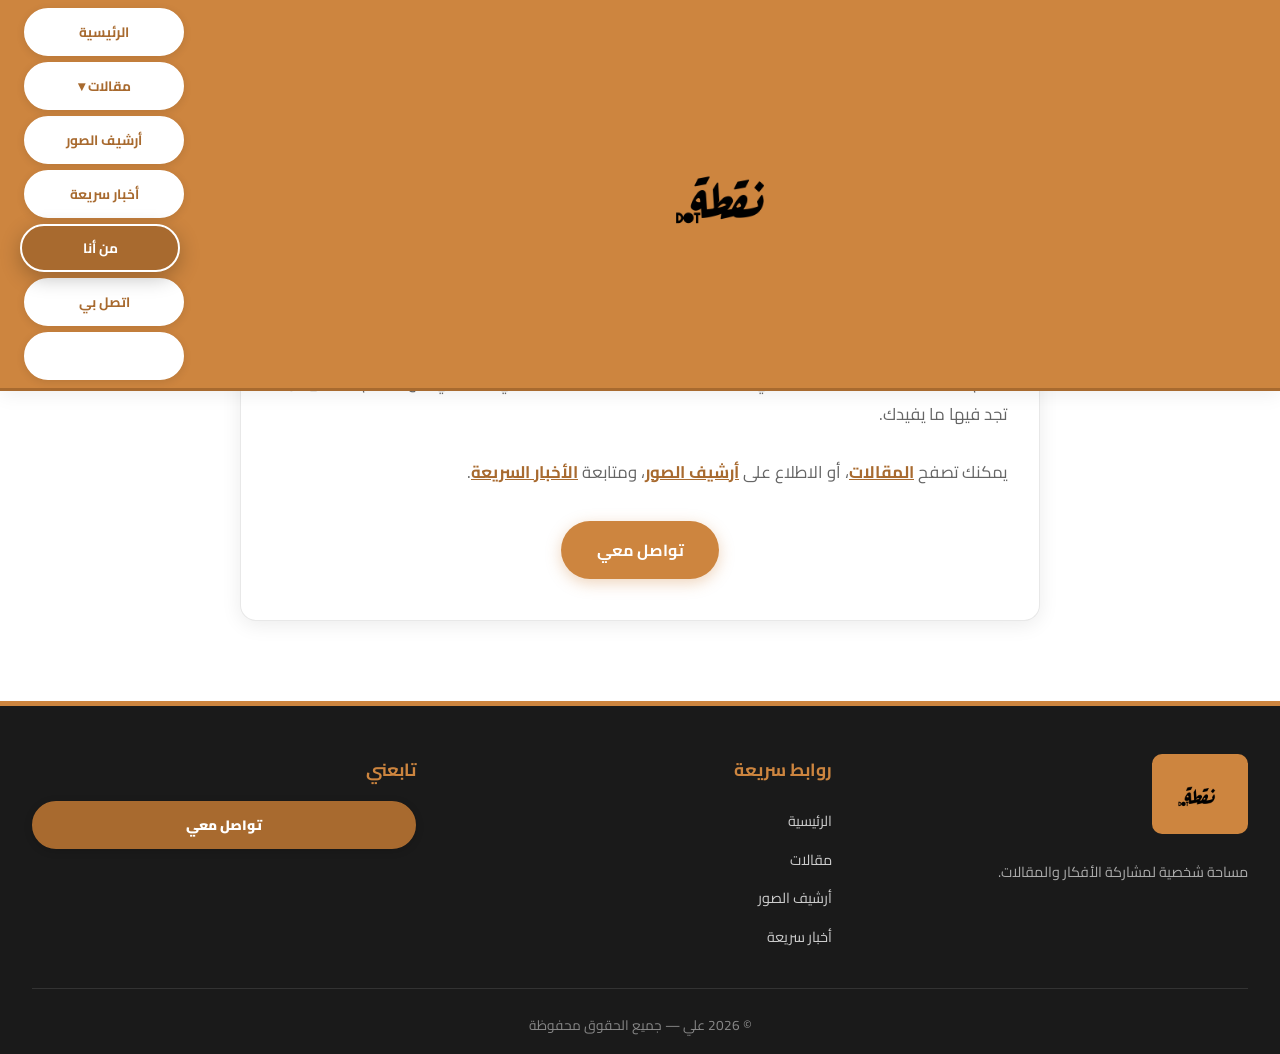
==== commit 25a87e08: "Refactor header structure and navigation layout" ====
--- a/about.html
+++ b/about.html
@@ -10,49 +10,39 @@
 <body>
 
     <div class="header-top" id="headerTop">
-        <div class="logo-section">
-            <a href="index.html" class="logo-link">
-                <img src="images/logo.png" alt="علي" class="logo-img">
-            </a>
+        <div class="header-inner">
+            
+            <div class="logo-section">
+                <a href="index.html" class="logo-link">
+                    <img src="images/logo.png" alt="علي" class="logo-img">
+                </a>
+            </div>
+
+            <ul class="nav-menu">
+                <li><a href="index.html">الرئيسية</a></li>
+                <li class="dropdown">
+                    <a href="articles.html">مقالات ▾</a>
+                    <ul class="dropdown-menu">
+                        <li><a href="articles.html#scientific">مقالات علمية</a></li>
+                        <li><a href="articles.html#political">مقالات سياسية</a></li>
+                        <li><a href="articles.html#art">مقالات فنية</a></li>
+                        <li><a href="articles.html#sports">مقالات رياضية</a></li>
+                        <li><a href="articles.html#history">مقالات تأريخية</a></li>
+                    </ul>
+                </li>
+                <li><a href="gallery.html">أرشيف الصور</a></li>
+                <li><a href="news.html">أخبار سريعة</a></li>
+                <li><a href="about.html" class="active">من أنا</a></li>
+                <li><a href="contact.html">اتصل بي</a></li>
+                <li>
+                    <a href="https://www.facebook.com/share/1KAexjGzm2/" 
+                       target="_blank" 
+                       class="btn-facebook">تواصل معي</a>
+                </li>
+            </ul>
+
         </div>
-        <nav class="navbar">
-            <div class="nav-container">
-                <ul class="nav-links">
-                    <li><a href="index.html">الرئيسية</a></li>
-                    <li class="dropdown">
-                        <a href="articles.html">مقالات ▾</a>
-                        <ul class="dropdown-menu">
-                            <li><a href="articles.html#scientific">مقالات علمية</a></li>
-                            <li><a href="articles.html#political">مقالات سياسية</a></li>
-                            <li><a href="articles.html#art">مقالات فنية</a></li>
-                            <li><a href="articles.html#sports">مقالات رياضية</a></li>
-                            <li><a href="articles.html#history">مقالات تأريخية</a></li>
-                        </ul>
-                    </li>
-                    <li><a href="gallery.html">أرشيف الصور</a></li>
-                    <li><a href="news.html">أخبار سريعة</a></li>
-                    <li><a href="about.html" class="active">من أنا</a></li>
-                    <li><a href="contact.html">اتصل بي</a></li>
-                    <li>
-                        <a href="https://www.facebook.com/share/1KAexjGzm2/" 
-                           target="_blank" 
-                           class="btn-facebook">تواصل معي</a>
-                    </li>
-                </ul>
-            </div>
-        </nav>
     </div>
-
-    <header class="hero" style="min-height: 55vh;">
-        <div class="hero-content">
-            <h1 class="hero-title">من <span class="gradient-text">أنا</span></h1>
-            <p class="hero-subtitle">تعرّف عليّ أكثر</p>
-        </div>
-        <div class="hero-shapes">
-            <div class="shape shape-1"></div>
-            <div class="shape shape-2"></div>
-        </div>
-    </header>
 
     <main class="section">
         <div class="article-card reveal" style="max-width: 800px; margin: 0 auto;">
--- a/style.css
+++ b/style.css
@@ -1,9 +1,9 @@
 /* ===== المتغيرات ===== */
 :root {
-    --primary: #b8a838;
-    --primary-dark: #9a8c2e;
-    --primary-light: #d4c65a;
-    --primary-soft: #f5f1d8;
+    --primary: #CD853F;
+    --primary-dark: #a86a2f;
+    --primary-light: #e0a56a;
+    --primary-soft: #faeee0;
     --bg: #ffffff;
     --bg-alt: #fafafa;
     --text: #1a1a1a;
@@ -33,25 +33,36 @@
     overflow-x: hidden;
 }
 
-/* ===== الهيدر (اللوغو الكبير) ===== */
+/* ===== الهيدر ===== */
 .header-top {
     position: fixed;
     top: 0; left: 0;
     width: 100%;
-    background: #ffffff;
-    border-bottom: 3px solid var(--primary);
+    background: var(--primary);
+    border-bottom: 3px solid var(--primary-dark);
     z-index: 1000;
     transition: var(--transition);
     box-shadow: 0 2px 20px var(--shadow);
+}
+
+.header-inner {
+    max-width: 1400px;
+    margin: 0 auto;
+    padding: 0.5rem 1.5rem;
+    display: flex;
+    align-items: center;
+    justify-content: center;
+    position: relative;
+    gap: 1rem;
 }
 
 .logo-section {
     display: flex;
     justify-content: center;
     align-items: center;
-    padding: 1.5rem 2rem 1rem;
-    transition: var(--transition);
-    background: #ffffff;
+    transition: var(--transition);
+    line-height: 0;
+    flex: 1;
 }
 
 .logo-link {
@@ -60,99 +71,73 @@
 }
 
 .logo-img {
-    height: 110px;
+    height: 160px;
     width: auto;
-    max-width: 90vw;
+    max-width: 100%;
     object-fit: contain;
     transition: var(--transition);
     display: block;
+    padding: 0.2rem 0;
 }
 
 .logo-link:hover .logo-img {
-    transform: scale(1.05);
-}
-
-.header-top.scrolled .logo-section {
-    padding: 0.6rem 2rem;
+    transform: scale(1.03);
 }
 
 .header-top.scrolled .logo-img {
-    height: 60px;
-}
-
-/* ===== شريط الخيارات ===== */
-.navbar {
-    background: var(--primary);
-    transition: var(--transition);
-}
-
-.nav-container {
-    max-width: 1400px;
-    margin: 0 auto;
-    padding: 0 2rem;
+    height: 70px;
+}
+
+/* قائمة الأزرار العمودية */
+.nav-menu {
     display: flex;
-    justify-content: center;
-    align-items: center;
-    gap: 1rem;
-    flex-wrap: wrap;
-}
-
-.nav-links {
-    display: flex;
-    gap: 0.3rem;
+    flex-direction: column;
+    gap: 0.4rem;
     list-style: none;
-    align-items: center;
-    flex-wrap: wrap;
-    justify-content: center;
-}
-
-.nav-links a {
-    color: #ffffff;
+    min-width: 160px;
+    max-width: 200px;
+}
+
+.nav-menu li {
+    width: 100%;
+}
+
+.nav-menu a {
+    display: block;
+    width: 100%;
+    padding: 0.6rem 1rem;
+    background: #ffffff;
+    color: var(--primary-dark);
     text-decoration: none;
     font-weight: 700;
-    font-size: 0.95rem;
-    padding: 1rem 1.2rem;
-    display: block;
-    position: relative;
-    transition: var(--transition);
-    border-radius: 8px;
-}
-
-.nav-links a::after {
-    content: '';
-    position: absolute;
-    bottom: 8px;
-    right: 50%;
-    transform: translateX(50%);
-    width: 0;
-    height: 2px;
-    background: #ffffff;
-    transition: width 0.3s ease;
-    border-radius: 2px;
-}
-
-.nav-links a:hover::after,
-.nav-links a.active::after {
-    width: 60%;
-}
-
-.nav-links a:hover,
-.nav-links a.active {
-    background: rgba(255, 255, 255, 0.15);
+    font-size: 0.85rem;
+    text-align: center;
+    border-radius: 30px;
+    transition: var(--transition);
+    border: 2px solid #ffffff;
+    box-shadow: 0 2px 8px rgba(0, 0, 0, 0.1);
+    white-space: nowrap;
+    cursor: pointer;
+}
+
+.nav-menu a:hover,
+.nav-menu a.active {
+    background: var(--primary-dark);
     color: #ffffff;
-}
-
-/* القائمة المنسدلة */
+    transform: translateX(-4px);
+    box-shadow: 0 6px 20px rgba(0, 0, 0, 0.25);
+}
+
 .dropdown {
     position: relative;
+    width: 100%;
 }
 
 .dropdown-menu {
     position: absolute;
-    top: 100%;
-    right: 50%;
-    transform: translateX(50%) translateY(10px);
-    min-width: 220px;
+    top: 0;
+    right: 105%;
+    min-width: 180px;
     background: #ffffff;
     border: 2px solid var(--primary);
     border-radius: 12px;
@@ -161,62 +146,58 @@
     padding: 0.5rem;
     opacity: 0;
     visibility: hidden;
+    transform: translateX(10px);
     transition: var(--transition);
     z-index: 100;
-    margin-top: 0.5rem;
 }
 
 .dropdown:hover .dropdown-menu {
     opacity: 1;
     visibility: visible;
-    transform: translateX(50%) translateY(0);
+    transform: translateX(0);
 }
 
 .dropdown-menu li a {
     display: block;
-    padding: 0.7rem 1rem;
+    padding: 0.6rem 0.8rem;
     border-radius: 8px;
-    font-size: 0.9rem;
+    font-size: 0.8rem;
     color: var(--text);
     text-align: center;
-}
-
-.dropdown-menu li a::after {
-    display: none;
+    background: #ffffff;
+    border: none;
+    box-shadow: none;
+    transform: none;
 }
 
 .dropdown-menu li a:hover {
     background: var(--primary-soft);
     color: var(--primary-dark);
     transform: none;
-}
-
-/* زر تواصل معي */
+    box-shadow: none;
+}
+
 .btn-facebook {
-    display: inline-block;
-    padding: 0.7rem 1.6rem;
+    display: block;
+    width: 100%;
+    padding: 0.6rem 1rem;
+    background: var(--primary-dark);
+    color: #ffffff !important;
+    text-decoration: none;
+    border-radius: 30px;
+    font-weight: 900;
+    font-size: 0.85rem;
+    transition: var(--transition);
+    text-align: center;
+    border: 2px solid var(--primary-dark);
+    box-shadow: 0 2px 8px rgba(0, 0, 0, 0.15);
+}
+
+.btn-facebook:hover {
     background: #ffffff;
     color: var(--primary-dark) !important;
-    text-decoration: none;
-    border-radius: 50px;
-    font-weight: 900;
-    font-size: 0.9rem;
-    transition: var(--transition);
-    white-space: nowrap;
-    box-shadow: 0 4px 15px rgba(0, 0, 0, 0.15);
-    border: 2px solid #ffffff;
-}
-
-.btn-facebook:hover {
-    background: var(--primary-dark);
-    color: #ffffff !important;
-    transform: translateY(-2px);
-    box-shadow: 0 8px 25px rgba(0, 0, 0, 0.3);
-    border-color: var(--primary-dark);
-}
-
-.btn-facebook::after {
-    display: none !important;
+    transform: translateX(-4px);
+    box-shadow: 0 6px 20px rgba(0, 0, 0, 0.25);
 }
 
 /* ===== القسم الرئيسي ===== */
@@ -227,7 +208,7 @@
     justify-content: center;
     position: relative;
     overflow: hidden;
-    padding: 18rem 2rem 4rem;
+    padding: 14rem 2rem 4rem;
     background: linear-gradient(135deg, #ffffff 0%, var(--primary-soft) 100%);
 }
 
@@ -286,7 +267,7 @@
     transition: var(--transition);
     position: relative;
     overflow: hidden;
-    box-shadow: 0 4px 15px rgba(184, 168, 56, 0.3);
+    box-shadow: 0 4px 15px rgba(205, 133, 63, 0.35);
 }
 
 .btn-primary::before {
@@ -305,7 +286,7 @@
 .btn-primary:hover {
     background: var(--primary-dark);
     transform: translateY(-3px);
-    box-shadow: 0 12px 30px rgba(184, 168, 56, 0.5);
+    box-shadow: 0 12px 30px rgba(205, 133, 63, 0.5);
 }
 
 .btn-outline {
@@ -325,7 +306,7 @@
     background: var(--primary);
     color: #fff;
     transform: translateY(-3px);
-    box-shadow: 0 12px 30px rgba(184, 168, 56, 0.4);
+    box-shadow: 0 12px 30px rgba(205, 133, 63, 0.4);
 }
 
 .hero-shapes {
@@ -374,6 +355,11 @@
     max-width: 1300px;
     margin: 0 auto;
     padding: 5rem 2rem;
+}
+
+main.section:first-child,
+main:first-of-type {
+    padding-top: 12rem;
 }
 
 .section-alt {
@@ -430,7 +416,7 @@
 
 .article-card:hover {
     transform: translateY(-8px);
-    box-shadow: 0 20px 40px rgba(184, 168, 56, 0.2);
+    box-shadow: 0 20px 40px rgba(205, 133, 63, 0.2);
     border-top-color: var(--primary-dark);
 }
 
@@ -501,7 +487,7 @@
     background: var(--primary);
     color: #fff;
     transform: translateY(-2px);
-    box-shadow: 0 8px 20px rgba(184, 168, 56, 0.4);
+    box-shadow: 0 8px 20px rgba(205, 133, 63, 0.4);
 }
 
 /* ===== الأخبار السريعة ===== */
@@ -561,7 +547,7 @@
 
 .gallery-item:hover {
     transform: scale(1.03);
-    box-shadow: 0 20px 40px rgba(184, 168, 56, 0.3);
+    box-shadow: 0 20px 40px rgba(205, 133, 63, 0.3);
     border-color: var(--primary);
 }
 
@@ -622,9 +608,9 @@
 }
 
 .footer-logo {
-    height: 60px;
+    height: 80px;
     width: auto;
-    background: #fff;
+    background: var(--primary);
     padding: 0.5rem 1rem;
     border-radius: 10px;
 }
@@ -681,63 +667,84 @@
 
 /* ===== استجابة الشاشات ===== */
 @media (max-width: 1024px) {
-    .nav-container {
-        padding: 0 1rem;
-    }
-    .nav-links {
-        gap: 0.2rem;
-    }
-    .nav-links a {
-        font-size: 0.85rem;
-        padding: 0.9rem 0.9rem;
+    .logo-img {
+        height: 130px;
+    }
+    
+    .nav-menu {
+        min-width: 130px;
+        max-width: 150px;
+    }
+    
+    .nav-menu a {
+        font-size: 0.8rem;
+        padding: 0.5rem 0.8rem;
     }
 }
 
 @media (max-width: 768px) {
-    .logo-section {
-        padding: 1rem 1rem 0.5rem;
+    .header-inner {
+        padding: 0.4rem 0.6rem;
+        gap: 0.6rem;
     }
     
     .logo-img {
-        height: 70px;
+        height: 90px;
     }
     
     .header-top.scrolled .logo-img {
-        height: 50px;
-    }
-    
-    .nav-container {
-        padding: 0 0.5rem;
-        gap: 0.5rem;
-    }
-    
-    .nav-links {
-        gap: 0.2rem;
-    }
-    
-    .nav-links a {
-        padding: 0.7rem 0.8rem;
-        font-size: 0.8rem;
+        height: 55px;
+    }
+    
+    .nav-menu {
+        min-width: 95px;
+        max-width: 110px;
+        gap: 0.25rem;
+    }
+    
+    .nav-menu a {
+        padding: 0.4rem 0.5rem;
+        font-size: 0.65rem;
+        border-radius: 20px;
     }
     
     .btn-facebook {
-        padding: 0.5rem 1rem;
-        font-size: 0.8rem;
-    }
-    
-    .hero {
-        padding: 13rem 1.5rem 3rem;
-    }
-    
-    .hero-title {
-        font-size: 2rem;
+        padding: 0.4rem 0.5rem;
+        font-size: 0.65rem;
+    }
+    
+    .dropdown-menu {
+        right: 100%;
+        min-width: 140px;
+    }
+    
+    .dropdown-menu li a {
+        font-size: 0.7rem;
+        padding: 0.4rem 0.6rem;
+    }
+    
+    main.section:first-child,
+    main:first-of-type {
+        padding-top: 8rem;
+    }
+    
+    .section {
+        padding: 3rem 1.5rem;
+    }
+    
+    .section-title {
+        font-size: 1.6rem;
     }
     
     .articles-grid {
         grid-template-columns: 1fr;
     }
     
-    .section-title {
+    .hero {
+        padding: 14rem 1.5rem 3rem;
+    }
+    
+    .hero-title {
         font-size: 1.8rem;
     }
     
@@ -750,20 +757,4 @@
         padding: 0.5rem 1rem;
         font-size: 0.8rem;
     }
-    
-    .dropdown-menu {
-        position: static;
-        opacity: 1;
-        visibility: visible;
-        transform: none;
-        box-shadow: none;
-        border: none;
-        padding: 0;
-        margin-top: 0.5rem;
-        display: none;
-    }
-    
-    .dropdown:hover .dropdown-menu {
-        display: block;
-    }
-}
+}
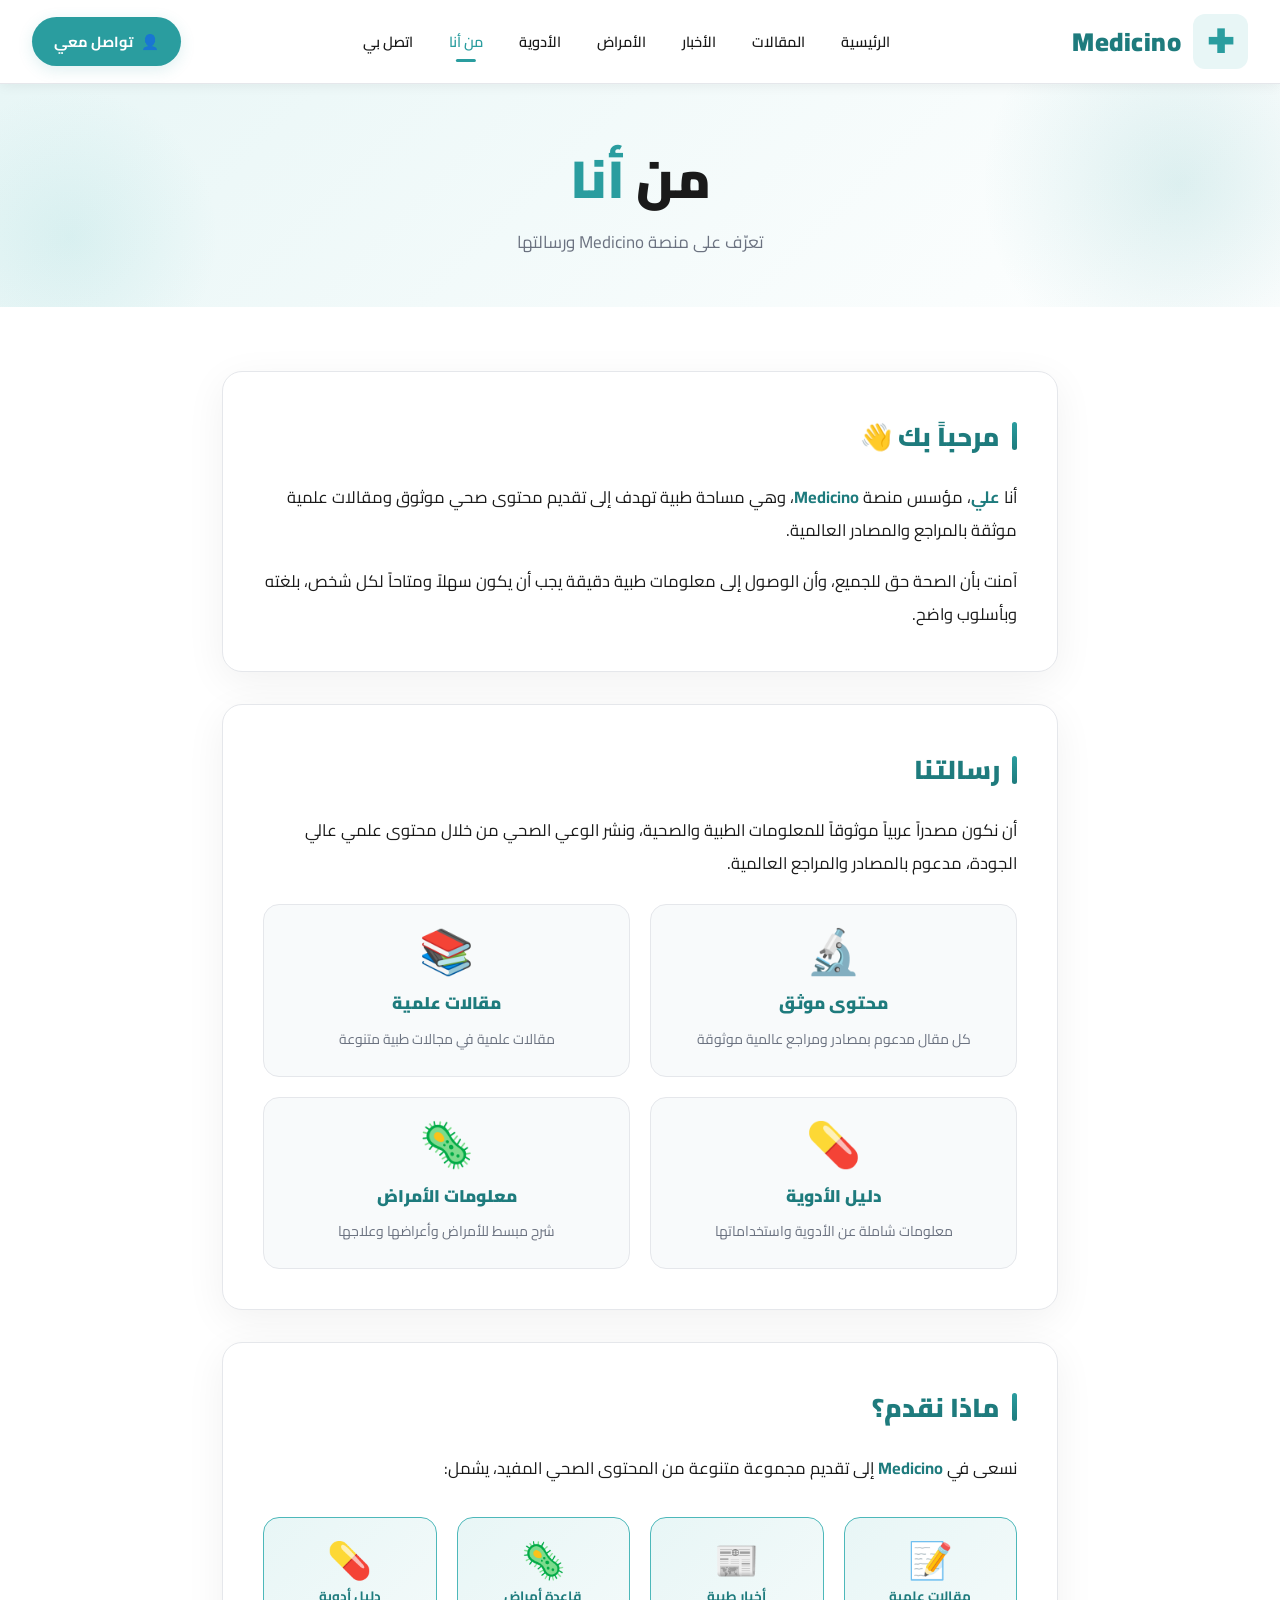
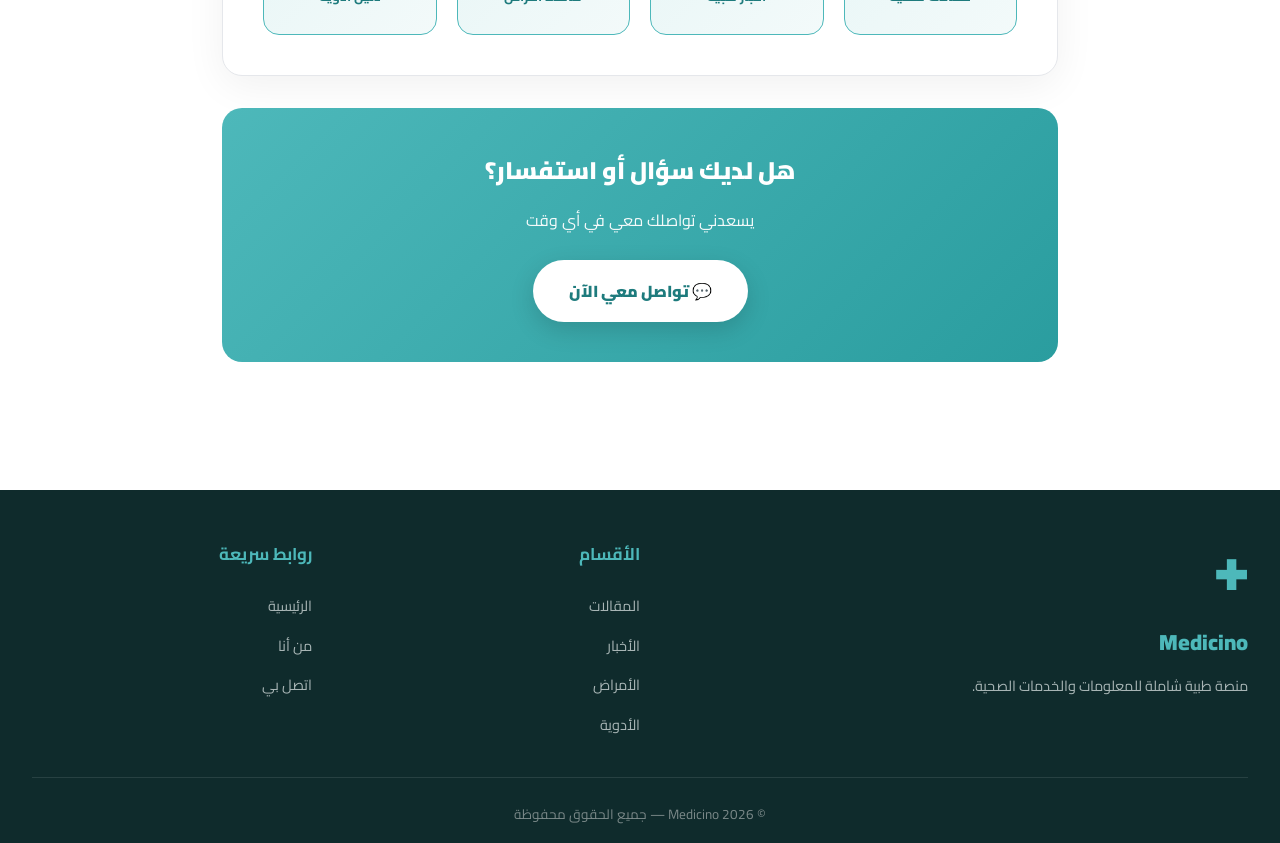
==== commit 578dc55e: "Update about.html" ====
--- a/about.html
+++ b/about.html
@@ -1,94 +1,241 @@
 <!DOCTYPE html>
 <html lang="ar" dir="rtl">
 <head>
-    <meta charset="UTF-8">
-    <meta name="viewport" content="width=device-width, initial-scale=1.0">
-    <title>من أنا | علي</title>
-    <link rel="stylesheet" href="style.css">
-    <link href="https://fonts.googleapis.com/css2?family=Cairo:wght@300;400;600;700;900&display=swap" rel="stylesheet">
+<meta charset="UTF-8">
+<meta name="viewport" content="width=device-width, initial-scale=1.0">
+<title>من أنا | Medicino</title>
+<link href="https://fonts.googleapis.com/css2?family=Cairo:wght@300;400;600;700;900&display=swap" rel="stylesheet">
+<style>
+:root{--primary:#2A9D9F;--primary-dark:#1E7B7D;--primary-light:#4DB8BA;--primary-soft:#E8F6F6;--primary-lighter:#F3FAFA;--text:#1a1a1a;--muted:#6B7280;--bg:#fff;--bg-alt:#F8FAFB;--border:#E5E7EB;--shadow:rgba(0,0,0,.06);--shadow-lg:rgba(42,157,159,.15)}
+*{margin:0;padding:0;box-sizing:border-box}
+body{font-family:'Cairo',sans-serif;background:var(--bg);color:var(--text);direction:rtl;line-height:1.9;overflow-x:hidden}
+/* ===== Header ===== */
+.main-header{position:sticky;top:0;background:#fff;border-bottom:1px solid var(--border);z-index:1000;box-shadow:0 2px 12px var(--shadow)}
+.header-container{max-width:1300px;margin:0 auto;padding:14px 32px;display:flex;align-items:center;justify-content:space-between;gap:24px}
+.brand-link{display:flex;align-items:center;gap:12px;text-decoration:none}
+.brand-icon{font-size:32px;color:var(--primary);background:var(--primary-soft);width:55px;height:55px;display:flex;align-items:center;justify-content:center;border-radius:12px;font-weight:900}
+.brand-name{font-size:26px;font-weight:900;color:var(--primary-dark);letter-spacing:.5px}
+.main-nav ul{display:flex;list-style:none;gap:4px;align-items:center;flex-wrap:wrap}
+.main-nav a{display:block;padding:10px 16px;color:var(--text);text-decoration:none;font-weight:600;font-size:14.5px;border-radius:8px;transition:.3s;position:relative}
+.main-nav a:hover,.main-nav a.active{color:var(--primary)}
+.main-nav a.active::after{content:'';position:absolute;bottom:3px;right:50%;transform:translateX(50%);width:30%;height:3px;background:var(--primary);border-radius:3px}
+.btn-contact{display:inline-flex;align-items:center;gap:8px;padding:11px 22px;background:var(--primary);color:#fff;text-decoration:none;border-radius:50px;font-weight:700;font-size:14.5px;transition:.3s;box-shadow:0 4px 15px var(--shadow-lg);white-space:nowrap}
+.btn-contact:hover{background:var(--primary-dark);transform:translateY(-2px);box-shadow:0 8px 25px var(--shadow-lg)}
+/* ===== Hero ===== */
+.page-hero{background:linear-gradient(135deg,var(--primary-soft) 0%,#fff 100%);padding:64px 32px 48px;text-align:center;position:relative;overflow:hidden}
+.page-hero::before{content:'';position:absolute;top:-100px;right:-100px;width:400px;height:400px;background:radial-gradient(circle,rgba(42,157,159,.15),transparent 70%);border-radius:50%;pointer-events:none}
+.page-hero::after{content:'';position:absolute;bottom:-80px;left:-80px;width:300px;height:300px;background:radial-gradient(circle,rgba(77,184,186,.12),transparent 70%);border-radius:50%;pointer-events:none}
+.page-hero-content{max-width:800px;margin:0 auto;position:relative;z-index:1}
+.page-hero h1{font-size:clamp(32px,5vw,52px);font-weight:900;line-height:1.2;margin-bottom:16px;color:var(--text)}
+.page-hero h1 .highlight{color:var(--primary)}
+.page-hero p{font-size:17px;color:var(--muted);max-width:600px;margin:0 auto}
+/* ===== Content ===== */
+.main-content{max-width:900px;margin:0 auto;padding:64px 32px}
+.about-card{background:#fff;border-radius:20px;padding:40px;box-shadow:0 10px 40px rgba(0,0,0,.06);border:1px solid var(--border);margin-bottom:32px}
+.about-card h2{font-size:26px;font-weight:900;color:var(--primary-dark);margin-bottom:20px;display:flex;align-items:center;gap:12px}
+.about-card h2::before{content:'';width:5px;height:28px;background:linear-gradient(180deg,var(--primary),var(--primary-dark));border-radius:3px}
+.about-card p{font-size:16.5px;color:var(--text);line-height:2;margin-bottom:18px}
+.about-card p:last-child{margin-bottom:0}
+.about-card strong{color:var(--primary-dark);font-weight:700}
+/* ===== Features ===== */
+.features-grid{display:grid;grid-template-columns:repeat(auto-fit,minmax(240px,1fr));gap:20px;margin-top:24px}
+.feature-box{background:var(--bg-alt);border-radius:16px;padding:24px;text-align:center;transition:.3s;border:1px solid var(--border)}
+.feature-box:hover{transform:translateY(-4px);border-color:var(--primary-light);box-shadow:0 10px 30px rgba(42,157,159,.12);background:#fff}
+.feature-box .icon{font-size:44px;display:block;margin-bottom:14px;line-height:1}
+.feature-box h3{font-size:17px;font-weight:900;color:var(--primary-dark);margin-bottom:8px}
+.feature-box p{font-size:14px;color:var(--muted);line-height:1.7}
+/* ===== Stats ===== */
+.stats-row{display:grid;grid-template-columns:repeat(auto-fit,minmax(140px,1fr));gap:20px;margin-top:32px}
+.stat-box{background:linear-gradient(135deg,var(--primary-soft),var(--primary-lighter));border-radius:16px;padding:24px 16px;text-align:center;border:1px solid var(--primary-light);transition:.3s}
+.stat-box:hover{transform:translateY(-4px);box-shadow:0 10px 25px rgba(42,157,159,.2)}
+.stat-box .num{font-size:36px;font-weight:900;color:var(--primary-dark);line-height:1;margin-bottom:6px}
+.stat-box .label{font-size:13.5px;color:var(--primary-dark);font-weight:700}
+/* ===== CTA ===== */
+.cta-box{background:linear-gradient(135deg,var(--primary-light),var(--primary));border-radius:20px;padding:40px;text-align:center;color:#fff}
+.cta-box h2{font-size:24px;font-weight:900;margin-bottom:12px}
+.cta-box p{font-size:16px;opacity:.95;margin-bottom:24px}
+.cta-btn{display:inline-flex;align-items:center;gap:10px;padding:16px 36px;background:#fff;color:var(--primary-dark);text-decoration:none;border-radius:50px;font-weight:900;font-size:16px;transition:.3s;box-shadow:0 8px 25px rgba(0,0,0,.15)}
+.cta-btn:hover{background:var(--primary-dark);color:#fff;transform:translateY(-3px);box-shadow:0 15px 40px rgba(0,0,0,.25)}
+/* ===== Footer ===== */
+.main-footer{background:#0F2B2C;color:#fff;padding:48px 32px 16px;margin-top:64px}
+.footer-container{max-width:1300px;margin:0 auto;display:grid;grid-template-columns:2fr 1fr 1fr;gap:48px;padding-bottom:32px;border-bottom:1px solid rgba(255,255,255,.1)}
+.footer-logo{display:inline-block;font-size:40px;color:var(--primary-light);font-weight:900;margin-bottom:8px}
+.footer-name{display:block;font-size:22px;font-weight:900;color:var(--primary-light);margin-bottom:8px}
+.footer-brand p{font-size:14.5px;color:#a8b5b5}
+.footer-links h4{color:var(--primary-light);font-size:17px;margin-bottom:16px}
+.footer-links a{display:block;color:#a8b5b5;text-decoration:none;padding:6px 0;font-size:14.5px;transition:.3s}
+.footer-links a:hover{color:var(--primary-light);transform:translateX(-5px)}
+.footer-bottom{text-align:center;padding-top:24px;color:#7a8888;font-size:13.5px}
+/* ===== Mobile ===== */
+@media(max-width:768px){
+.header-container{padding:10px 16px;flex-wrap:wrap;justify-content:center;gap:10px}
+.brand{flex:1;display:flex;justify-content:center}
+.brand-icon{width:42px;height:42px;font-size:24px}
+.brand-name{font-size:20px}
+.main-nav{order:3;width:100%}
+.main-nav ul{justify-content:center;gap:2px}
+.main-nav a{padding:7px 10px;font-size:12.5px}
+.btn-contact{padding:8px 16px;font-size:12.5px}
+.page-hero{padding:40px 16px 32px}
+.page-hero h1{font-size:26px}
+.main-content{padding:40px 16px}
+.about-card{padding:24px 20px}
+.about-card h2{font-size:20px}
+.about-card p{font-size:15px}
+.cta-box{padding:28px 20px}
+.cta-box h2{font-size:20px}
+.stat-box .num{font-size:28px}
+.footer-container{grid-template-columns:1fr;gap:28px;text-align:center}
+.footer-links a:hover{transform:translateX(0)}
+}
+</style>
 </head>
 <body>
 
-    <div class="header-top" id="headerTop">
-        <div class="header-inner">
-            
-            <div class="logo-section">
-                <a href="index.html" class="logo-link">
-                    <img src="images/logo.png" alt="علي" class="logo-img">
-                </a>
-            </div>
-
-            <ul class="nav-menu">
+<!-- ===== Header ===== -->
+<header class="main-header">
+    <div class="header-container">
+        <div class="brand">
+            <a href="index.html" class="brand-link">
+                <span class="brand-icon">✚</span>
+                <span class="brand-name">Medicino</span>
+            </a>
+        </div>
+        <nav class="main-nav">
+            <ul>
                 <li><a href="index.html">الرئيسية</a></li>
-                <li class="dropdown">
-                    <a href="articles.html">مقالات ▾</a>
-                    <ul class="dropdown-menu">
-                        <li><a href="articles.html#scientific">مقالات علمية</a></li>
-                        <li><a href="articles.html#political">مقالات سياسية</a></li>
-                        <li><a href="articles.html#art">مقالات فنية</a></li>
-                        <li><a href="articles.html#sports">مقالات رياضية</a></li>
-                        <li><a href="articles.html#history">مقالات تأريخية</a></li>
-                    </ul>
-                </li>
-                <li><a href="gallery.html">أرشيف الصور</a></li>
-                <li><a href="news.html">أخبار سريعة</a></li>
+                <li><a href="index.html#articles-section">المقالات</a></li>
+                <li><a href="index.html#news-section">الأخبار</a></li>
+                <li><a href="index.html#diseases-section">الأمراض</a></li>
+                <li><a href="index.html#medicines-section">الأدوية</a></li>
                 <li><a href="about.html" class="active">من أنا</a></li>
                 <li><a href="contact.html">اتصل بي</a></li>
-                <li>
-                    <a href="https://www.facebook.com/share/1KAexjGzm2/" 
-                       target="_blank" 
-                       class="btn-facebook">تواصل معي</a>
-                </li>
             </ul>
-
-        </div>
-    </div>
-
-    <main class="section">
-        <div class="article-card reveal" style="max-width: 800px; margin: 0 auto;">
-            <h2 style="color: var(--primary-dark); margin-bottom: 1.5rem; font-size: 1.8rem;">مرحباً 👋</h2>
-            <p style="font-size: 1.15rem; line-height: 2; color: var(--text);">
-                أنا <strong style="color: var(--primary-dark);">علي</strong>، وهذه مدونتي الشخصية 
-                حيث أشارك مقالاتي وكتاباتي وأفكاري.
-            </p>
-            <p style="margin-top: 1.5rem; font-size: 1.05rem; color: var(--text-muted); line-height: 2;">
-                أهتم بالتقنية والكتابة والتطوير الذاتي. أنشأت هذه المساحة 
-                لمشاركة تجاربي وأفكاري مع العالم، وأتمنى أن تجد فيها ما يفيدك.
-            </p>
-            <p style="margin-top: 1.5rem; font-size: 1.05rem; color: var(--text-muted); line-height: 2;">
-                يمكنك تصفح <a href="articles.html" style="color: var(--primary-dark); font-weight: 700;">المقالات</a>، 
-                أو الاطلاع على <a href="gallery.html" style="color: var(--primary-dark); font-weight: 700;">أرشيف الصور</a>، 
-                ومتابعة <a href="news.html" style="color: var(--primary-dark); font-weight: 700;">الأخبار السريعة</a>.
-            </p>
-            <div style="margin-top: 2rem; text-align: center;">
-                <a href="https://www.facebook.com/share/1KAexjGzm2/" target="_blank" class="btn-primary">تواصل معي</a>
-            </div>
-        </div>
-    </main>
-
-    <footer class="footer">
-        <div class="footer-content">
-            <div class="footer-brand">
-                <img src="images/logo.png" alt="علي" class="footer-logo">
-                <p>مساحة شخصية لمشاركة الأفكار والمقالات.</p>
-            </div>
-            <div class="footer-links">
-                <h4>روابط سريعة</h4>
-                <a href="index.html">الرئيسية</a>
-                <a href="articles.html">مقالات</a>
-                <a href="gallery.html">أرشيف الصور</a>
-                <a href="news.html">أخبار سريعة</a>
-            </div>
-            <div class="footer-social">
-                <h4>تابعني</h4>
-                <a href="https://www.facebook.com/share/1KAexjGzm2/" target="_blank" class="btn-facebook">تواصل معي</a>
-            </div>
-        </div>
-        <div class="footer-bottom">
-            <p>© 2026 علي — جميع الحقوق محفوظة</p>
-        </div>
-    </footer>
-
-    <script src="script.js"></script>
+        </nav>
+        <a href="https://www.facebook.com/share/1KAexjGzm2/" target="_blank" class="btn-contact">
+            <span>👤</span> تواصل معي
+        </a>
+    </div>
+</header>
+
+<!-- ===== Hero ===== -->
+<section class="page-hero">
+    <div class="page-hero-content">
+        <h1>من <span class="highlight">أنا</span></h1>
+        <p>تعرّف على منصة Medicino ورسالتها</p>
+    </div>
+</section>
+
+<!-- ===== Content ===== -->
+<main class="main-content">
+
+    <div class="about-card">
+        <h2>مرحباً بك 👋</h2>
+        <p>
+            أنا <strong>علي</strong>، مؤسس منصة <strong>Medicino</strong>، وهي مساحة طبية 
+            تهدف إلى تقديم محتوى صحي موثوق ومقالات علمية موثقة بالمراجع 
+            والمصادر العالمية.
+        </p>
+        <p>
+            آمنت بأن الصحة حق للجميع، وأن الوصول إلى معلومات طبية دقيقة 
+            يجب أن يكون سهلاً ومتاحاً لكل شخص، بلغته وبأسلوب واضح.
+        </p>
+    </div>
+
+    <div class="about-card">
+        <h2>رسالتنا</h2>
+        <p>
+            أن نكون مصدراً عربياً موثوقاً للمعلومات الطبية والصحية، 
+            ونشر الوعي الصحي من خلال محتوى علمي عالي الجودة، مدعوم 
+            بالمصادر والمراجع العالمية.
+        </p>
+
+        <div class="features-grid">
+            <div class="feature-box">
+                <span class="icon">🔬</span>
+                <h3>محتوى موثق</h3>
+                <p>كل مقال مدعوم بمصادر ومراجع عالمية موثوقة</p>
+            </div>
+            <div class="feature-box">
+                <span class="icon">📚</span>
+                <h3>مقالات علمية</h3>
+                <p>مقالات علمية في مجالات طبية متنوعة</p>
+            </div>
+            <div class="feature-box">
+                <span class="icon">💊</span>
+                <h3>دليل الأدوية</h3>
+                <p>معلومات شاملة عن الأدوية واستخداماتها</p>
+            </div>
+            <div class="feature-box">
+                <span class="icon">🦠</span>
+                <h3>معلومات الأمراض</h3>
+                <p>شرح مبسط للأمراض وأعراضها وعلاجها</p>
+            </div>
+        </div>
+    </div>
+
+    <div class="about-card">
+        <h2>ماذا نقدم؟</h2>
+        <p>
+            نسعى في <strong>Medicino</strong> إلى تقديم مجموعة متنوعة من المحتوى 
+            الصحي المفيد، يشمل:
+        </p>
+        <div class="stats-row">
+            <div class="stat-box">
+                <div class="num">📝</div>
+                <div class="label">مقالات علمية</div>
+            </div>
+            <div class="stat-box">
+                <div class="num">📰</div>
+                <div class="label">أخبار طبية</div>
+            </div>
+            <div class="stat-box">
+                <div class="num">🦠</div>
+                <div class="label">قاعدة أمراض</div>
+            </div>
+            <div class="stat-box">
+                <div class="num">💊</div>
+                <div class="label">دليل أدوية</div>
+            </div>
+        </div>
+    </div>
+
+    <div class="cta-box">
+        <h2>هل لديك سؤال أو استفسار؟</h2>
+        <p>يسعدني تواصلك معي في أي وقت</p>
+        <a href="https://www.facebook.com/share/1KAexjGzm2/" target="_blank" class="cta-btn">
+            💬 تواصل معي الآن
+        </a>
+    </div>
+
+</main>
+
+<!-- ===== Footer ===== -->
+<footer class="main-footer">
+    <div class="footer-container">
+        <div class="footer-brand">
+            <span class="footer-logo">✚</span>
+            <span class="footer-name">Medicino</span>
+            <p>منصة طبية شاملة للمعلومات والخدمات الصحية.</p>
+        </div>
+        <div class="footer-links">
+            <h4>الأقسام</h4>
+            <a href="index.html#articles-section">المقالات</a>
+            <a href="index.html#news-section">الأخبار</a>
+            <a href="index.html#diseases-section">الأمراض</a>
+            <a href="index.html#medicines-section">الأدوية</a>
+        </div>
+        <div class="footer-links">
+            <h4>روابط سريعة</h4>
+            <a href="index.html">الرئيسية</a>
+            <a href="about.html">من أنا</a>
+            <a href="contact.html">اتصل بي</a>
+        </div>
+    </div>
+    <div class="footer-bottom">
+        <p>© 2026 Medicino — جميع الحقوق محفوظة</p>
+    </div>
+</footer>
+
 </body>
 </html>
